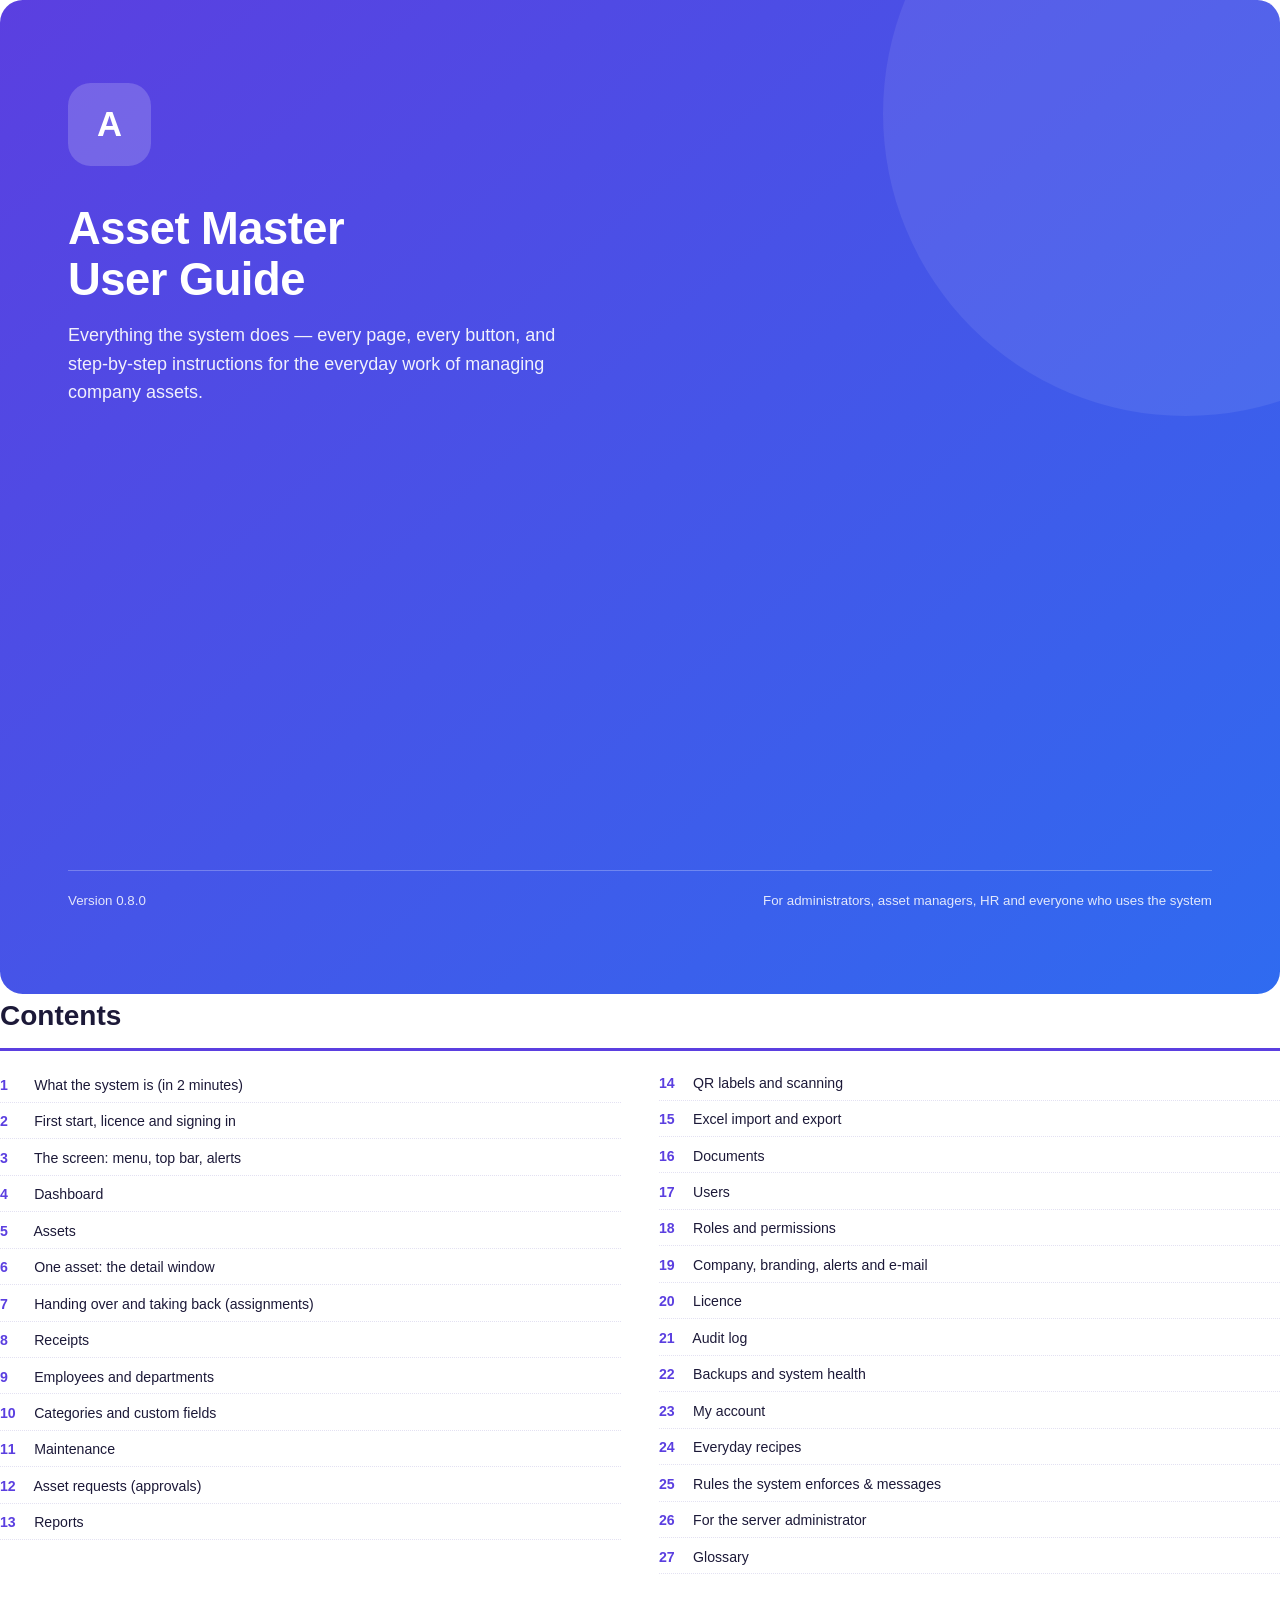
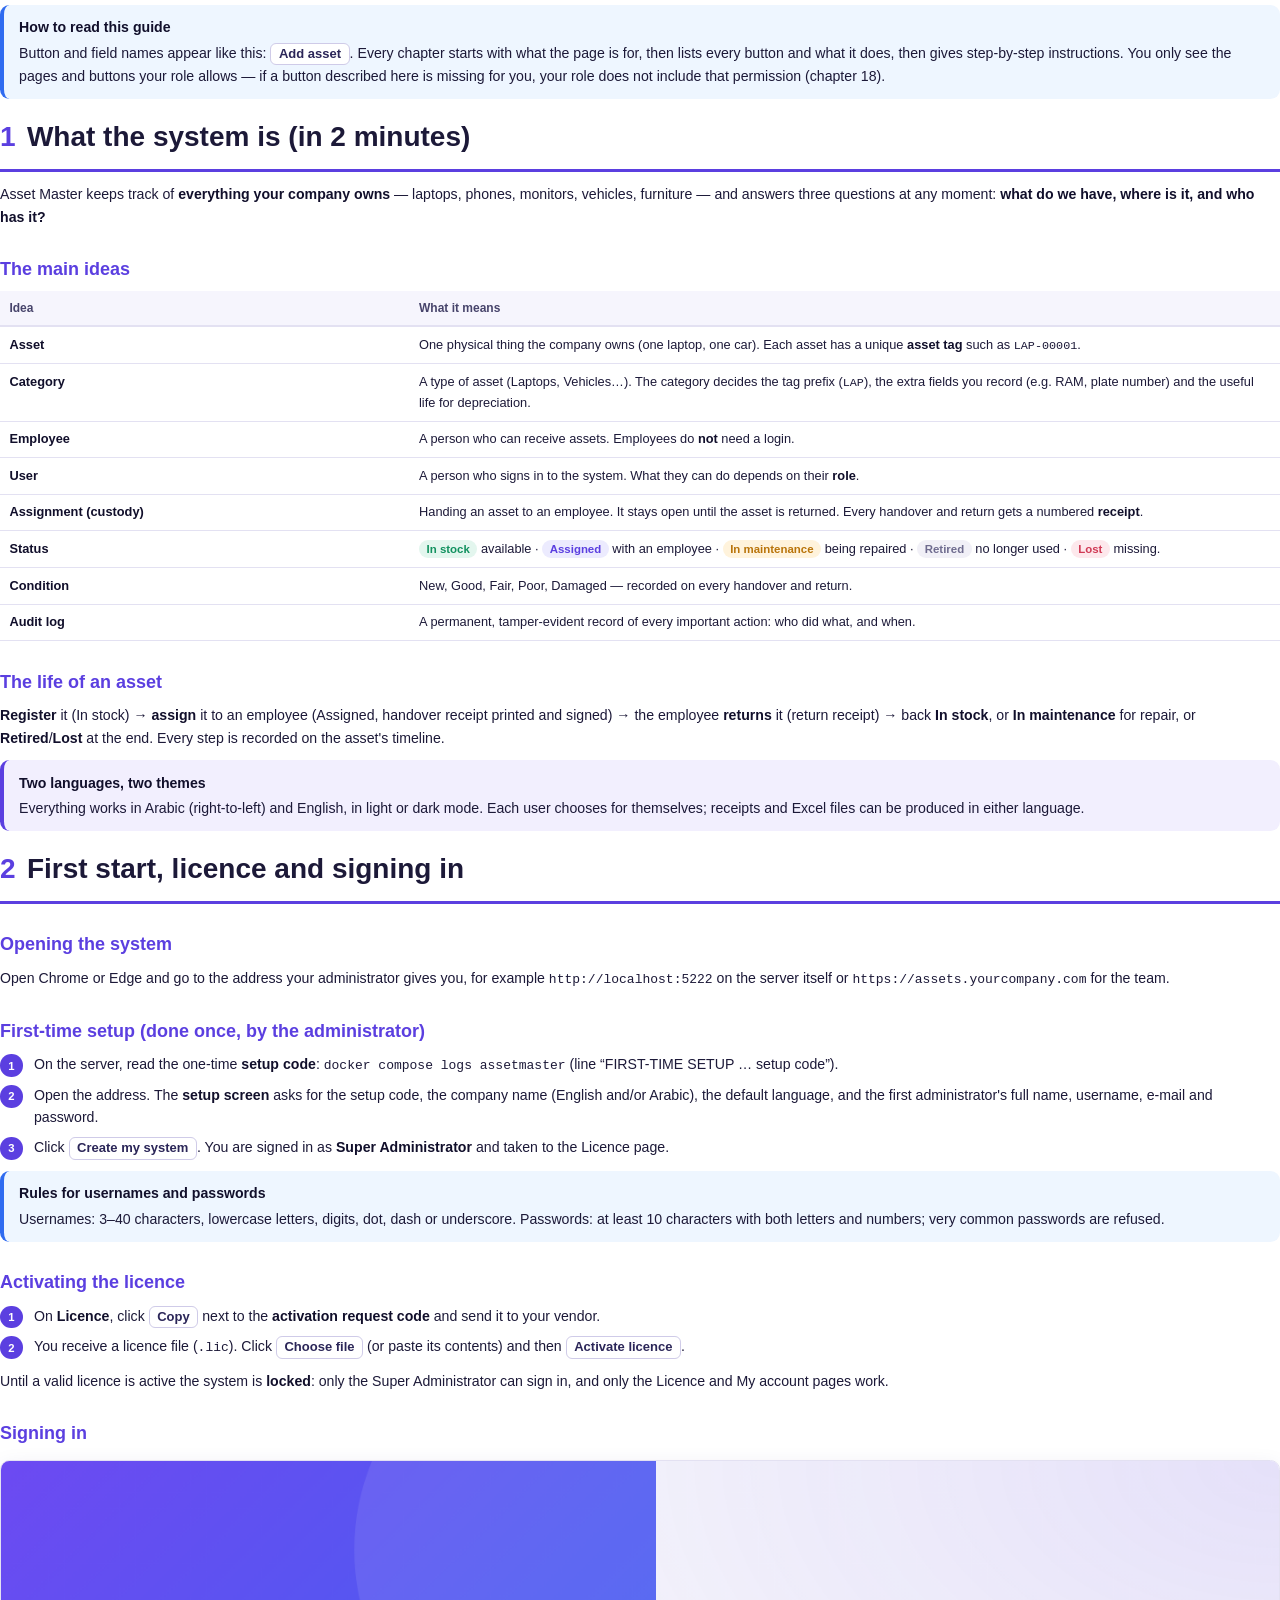
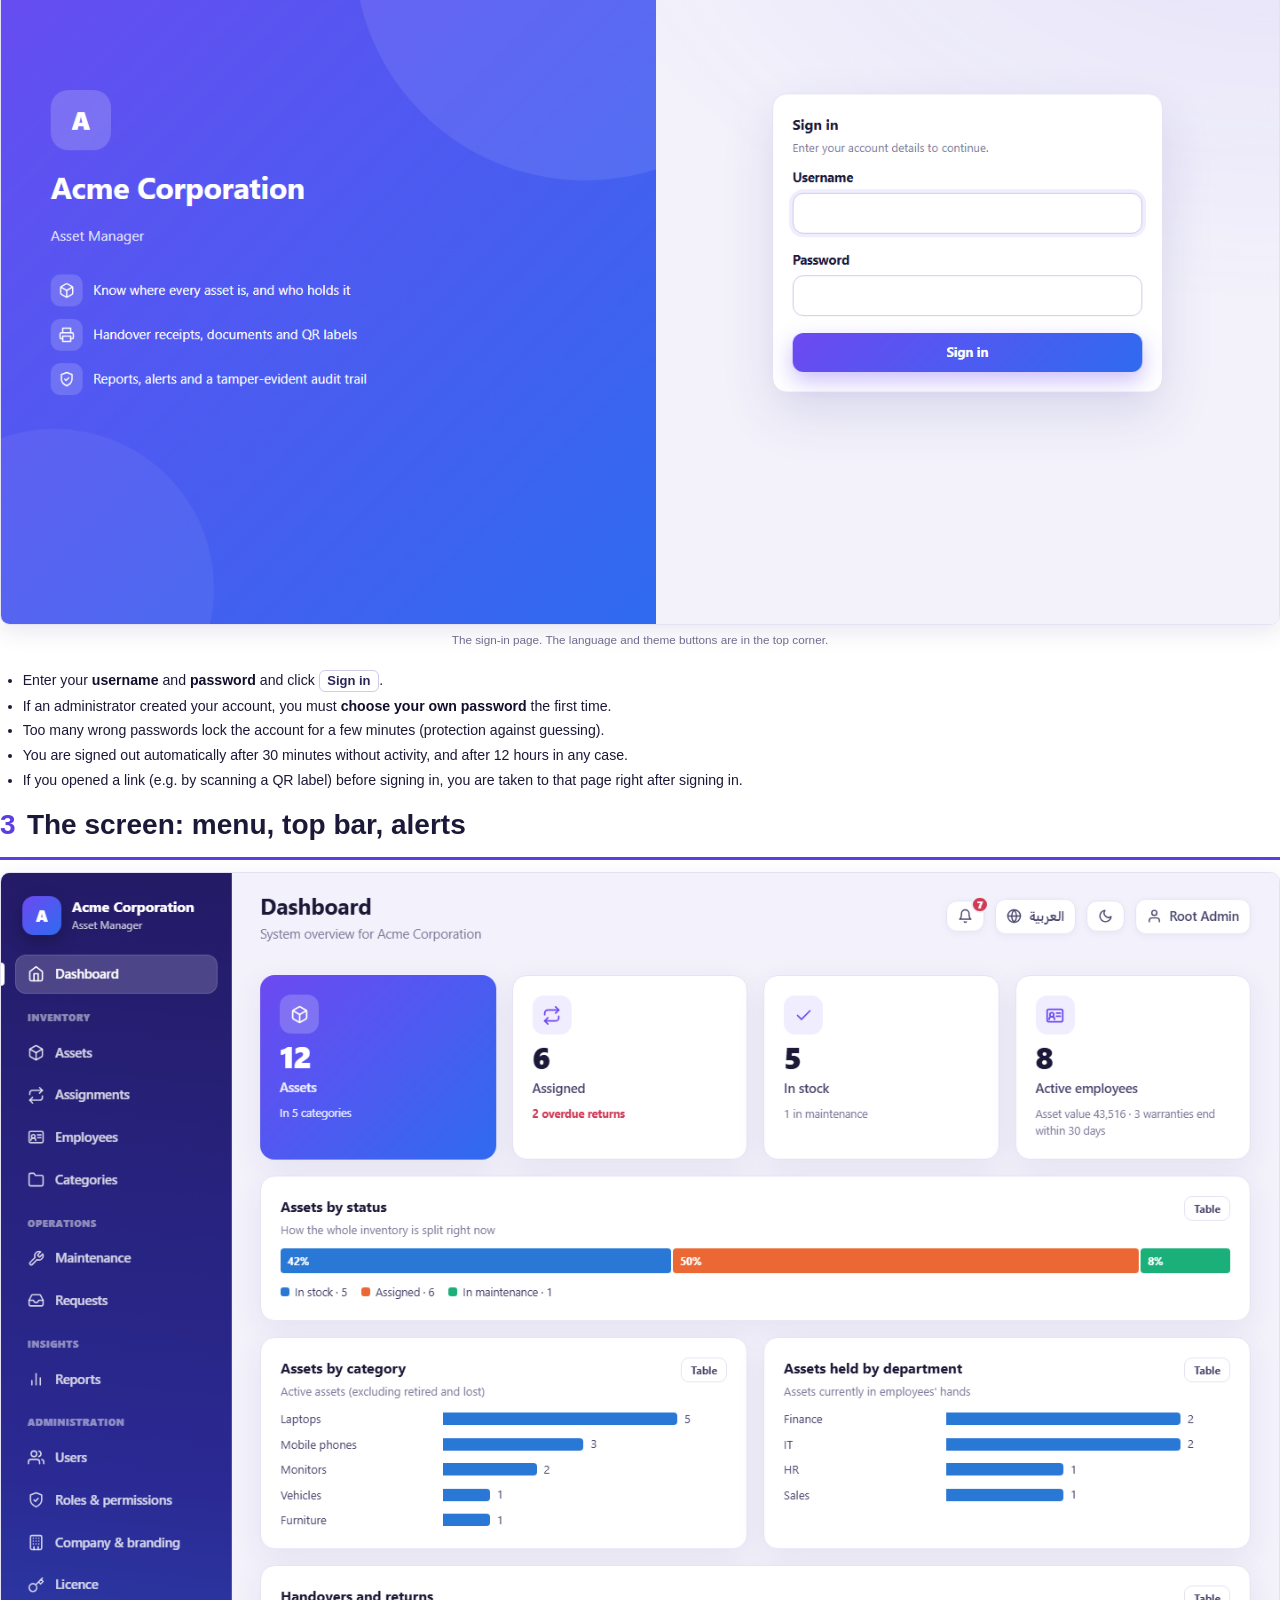
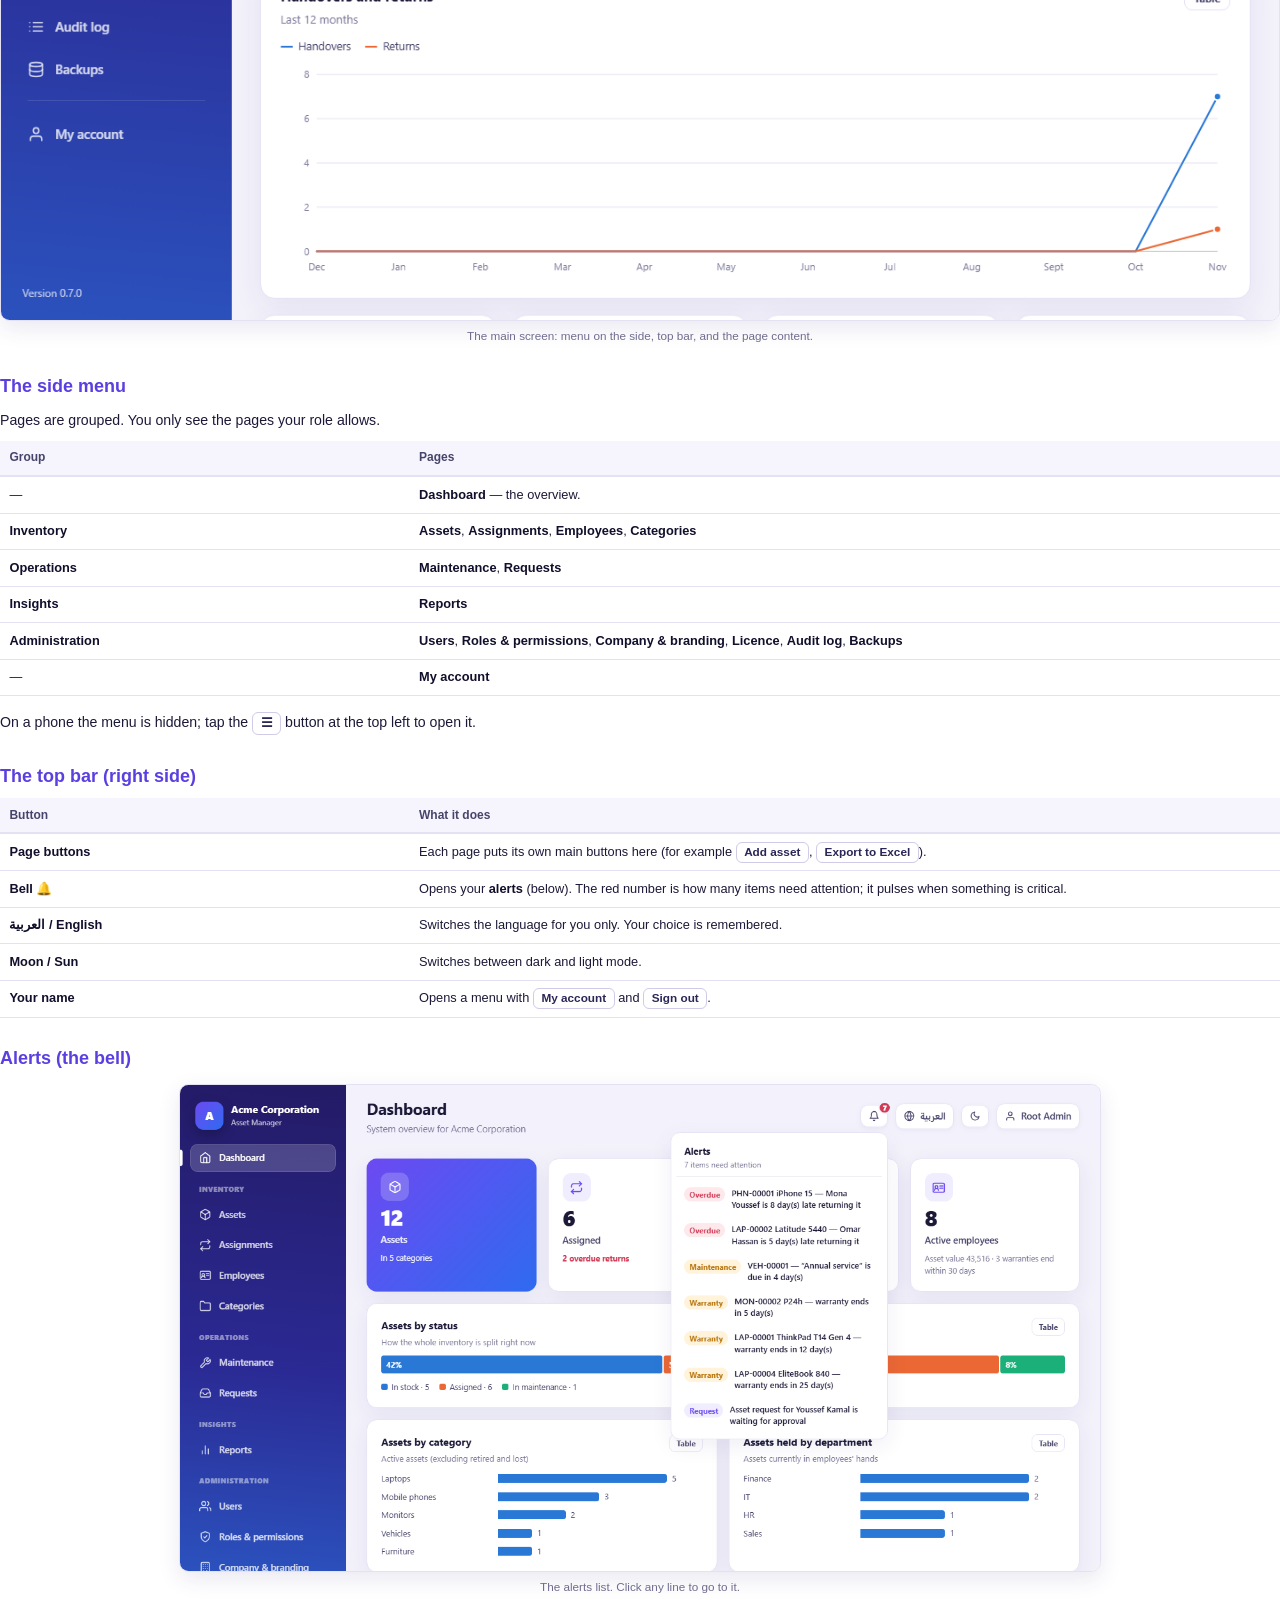
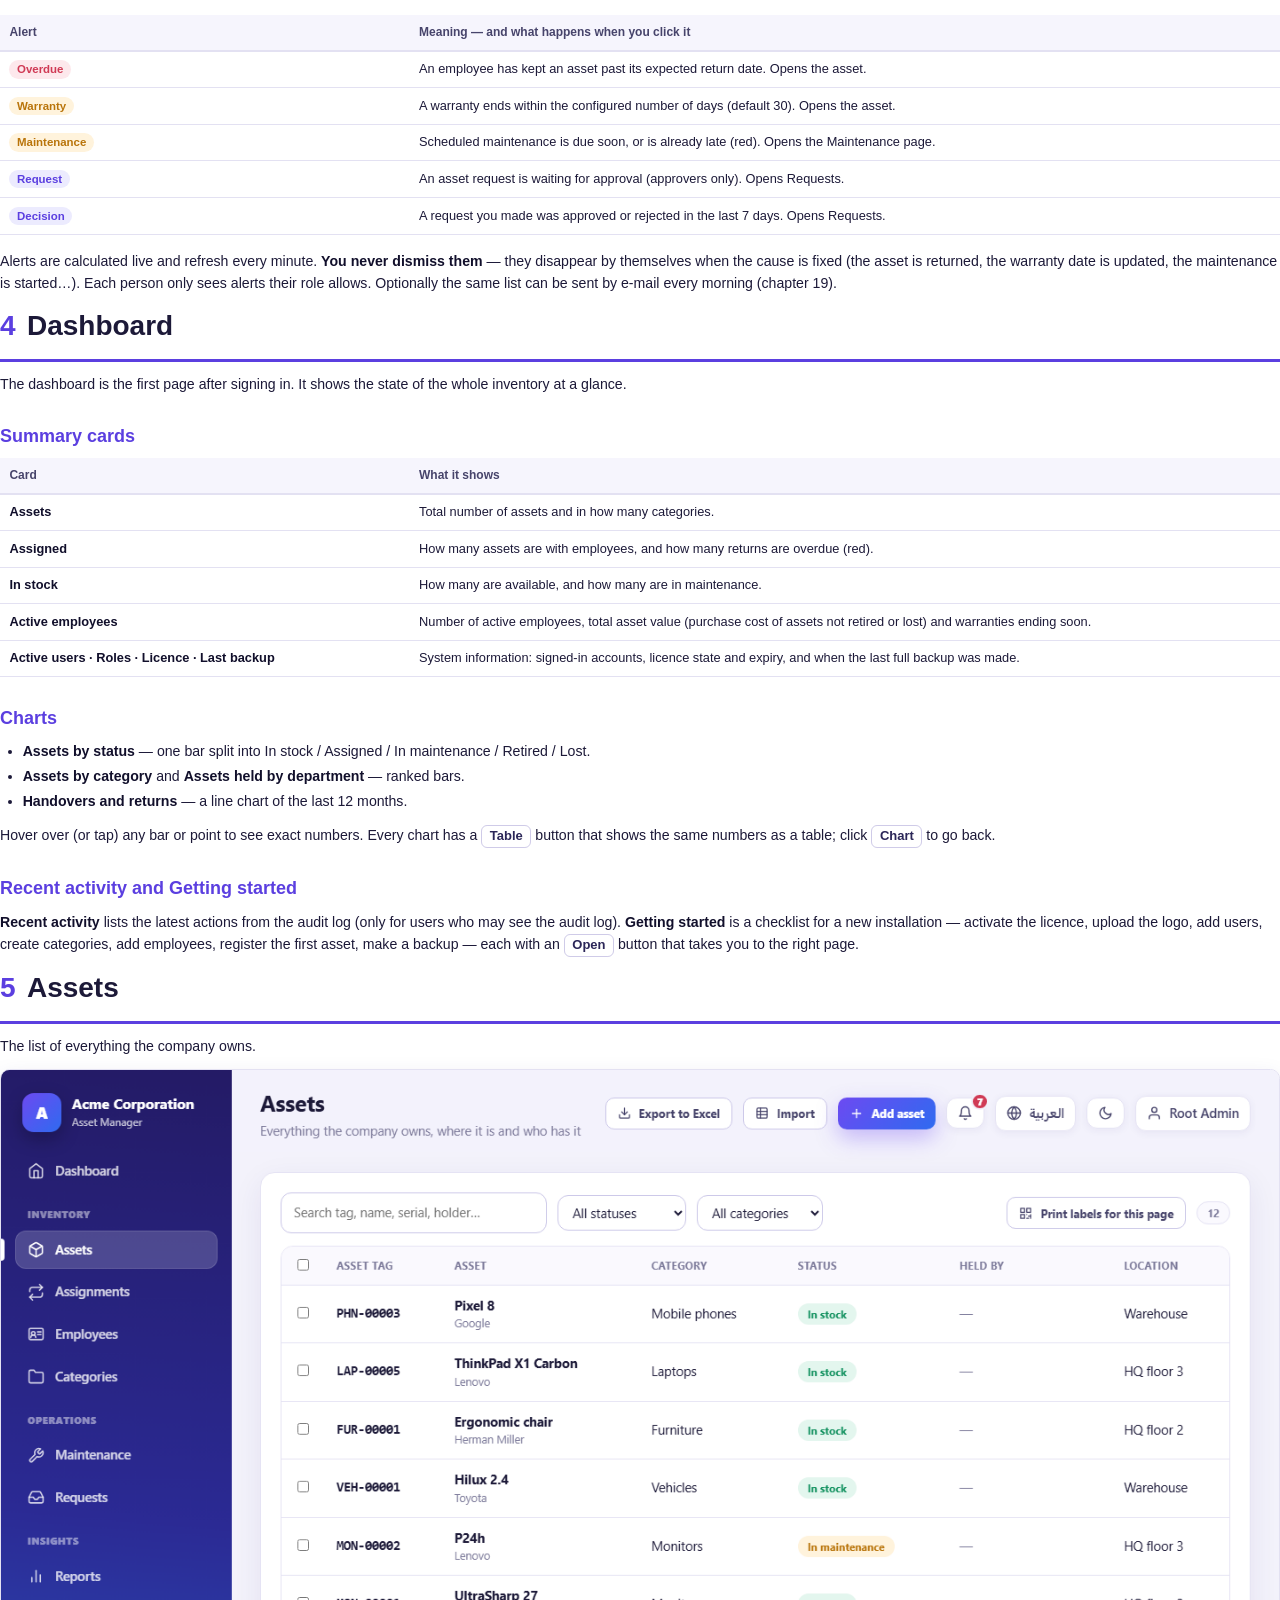
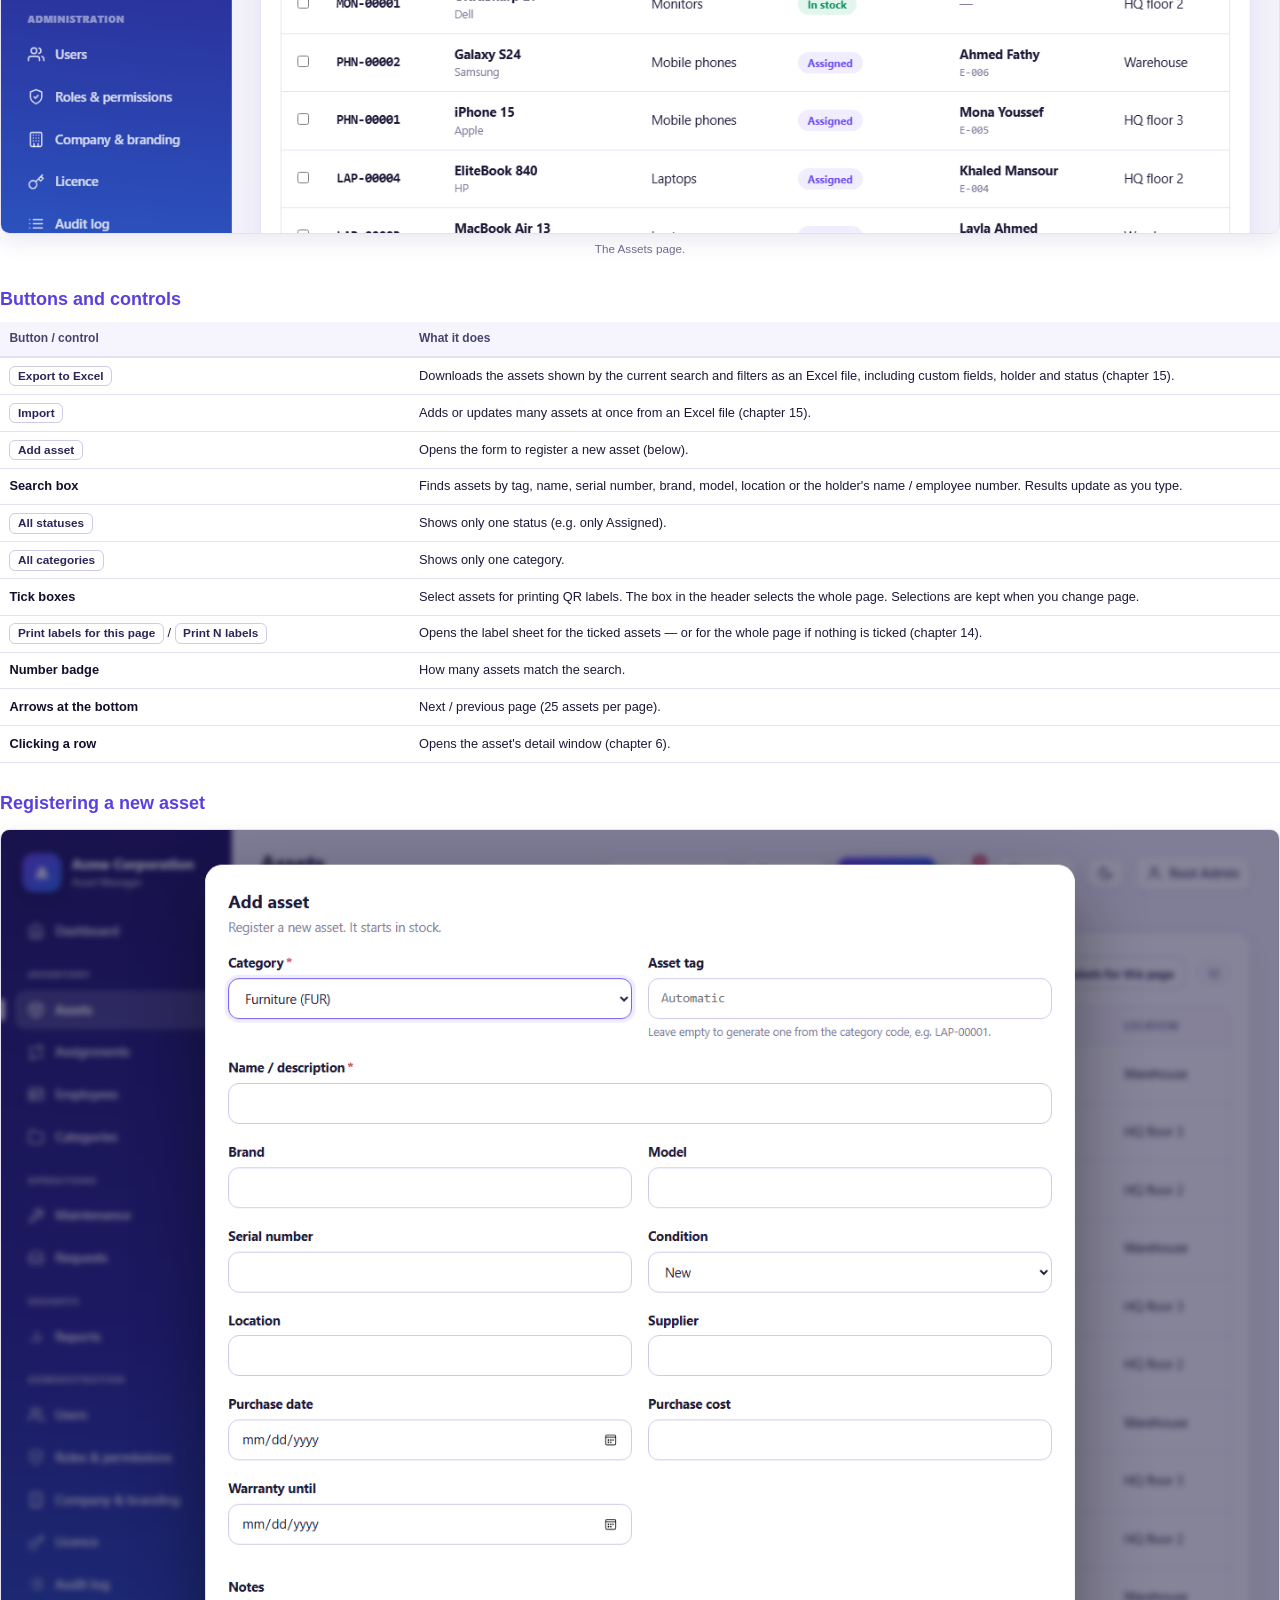
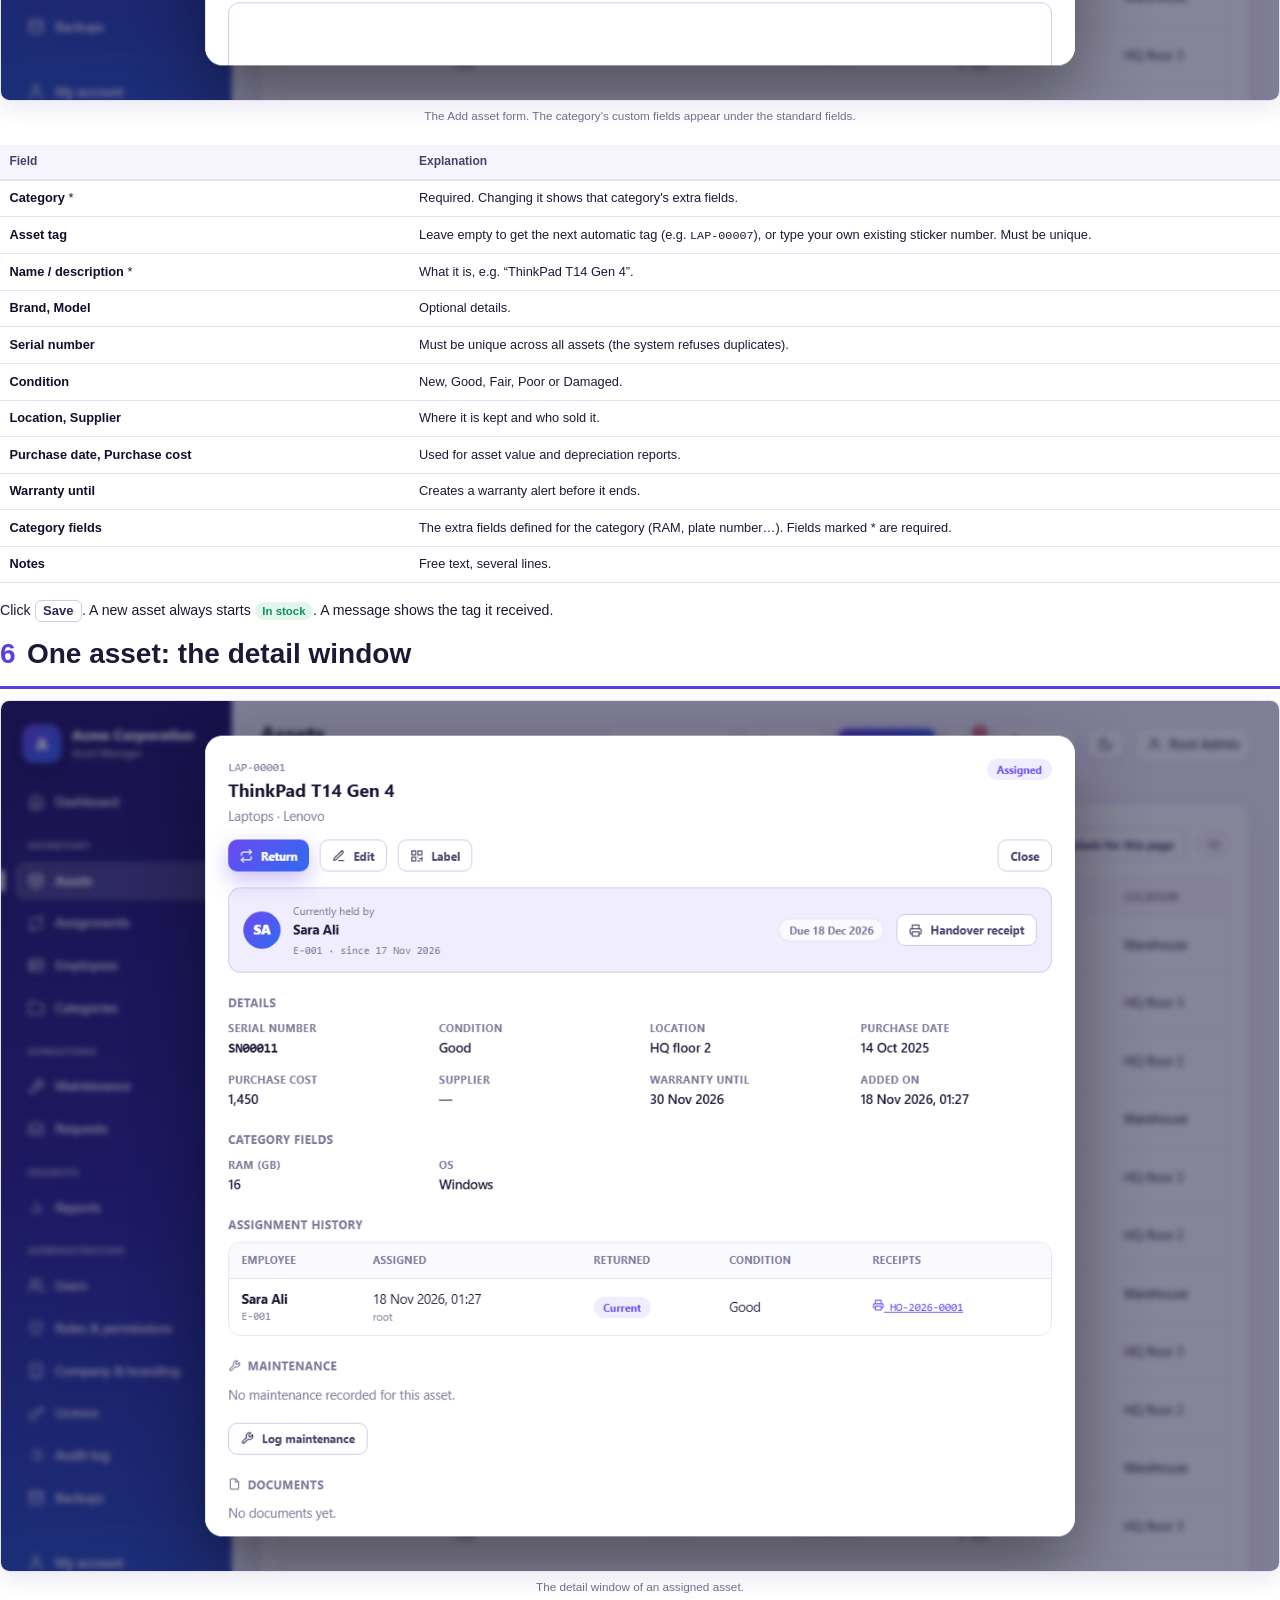
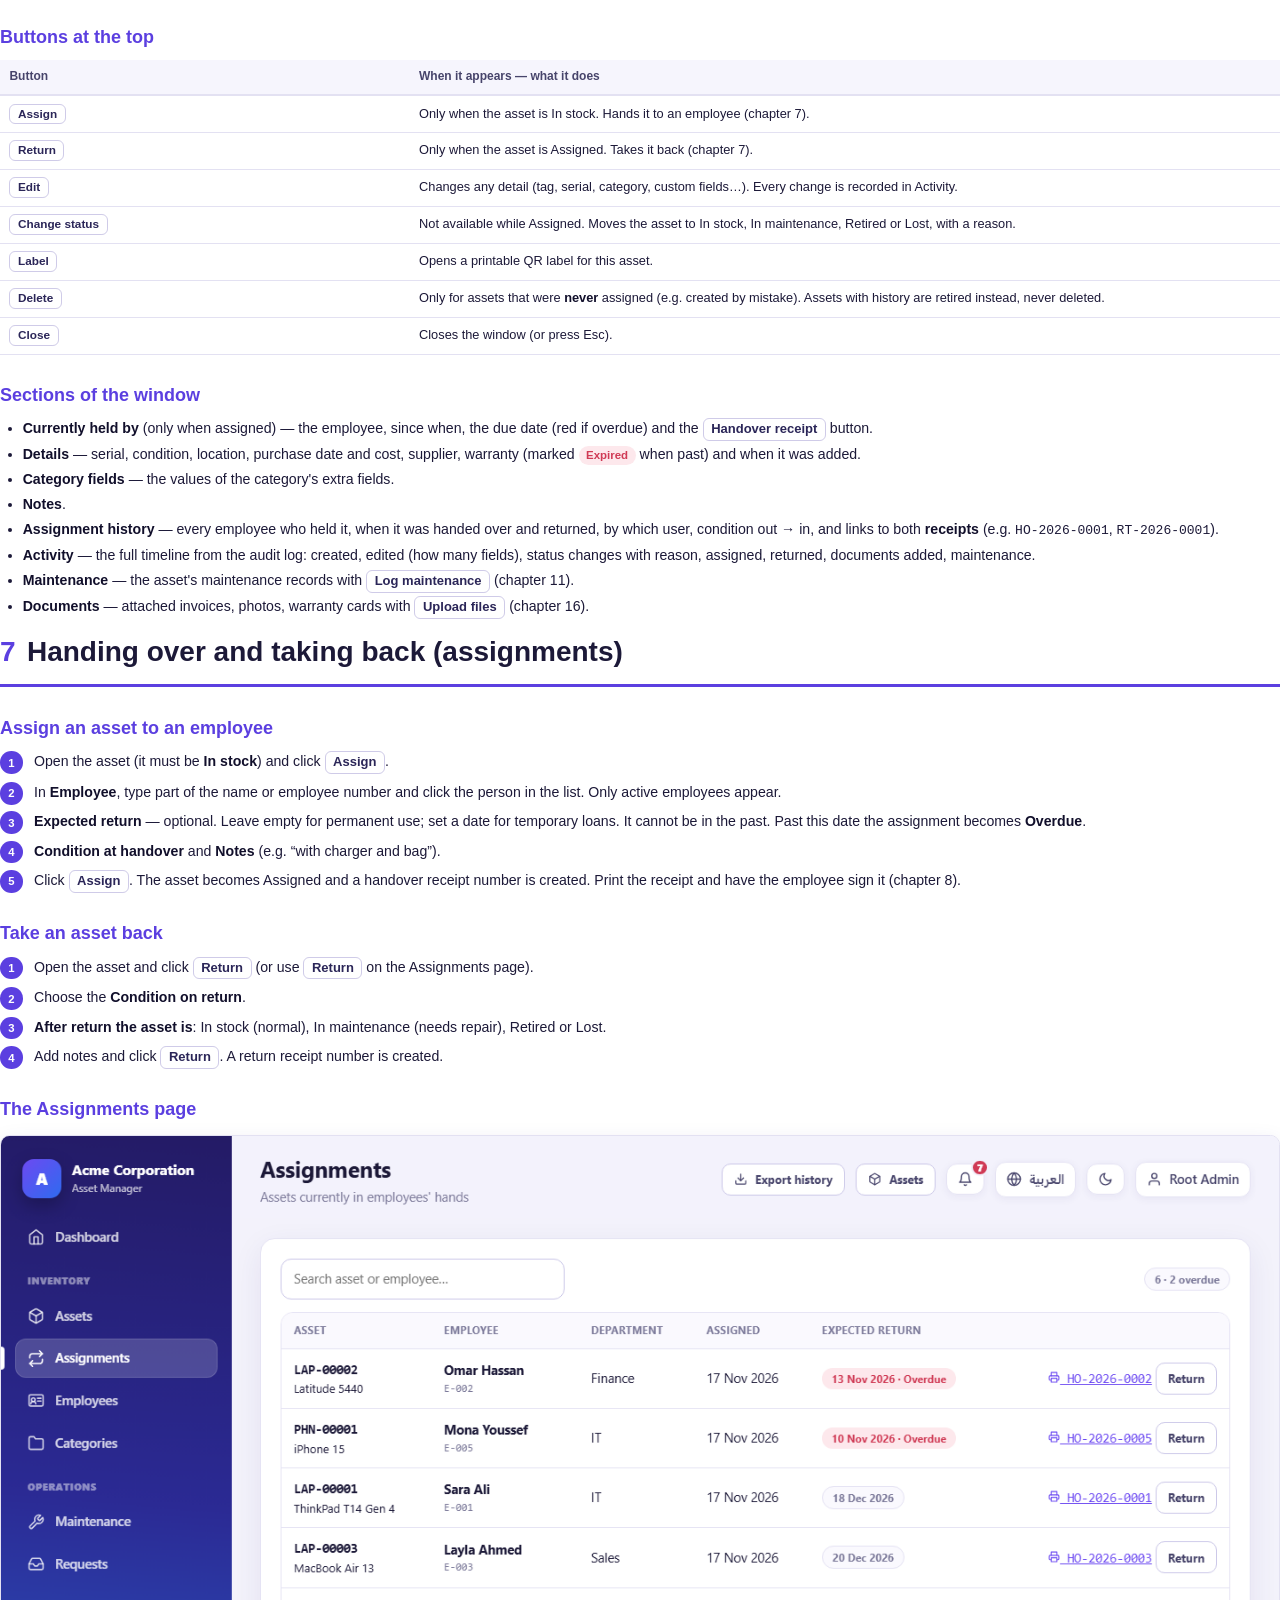
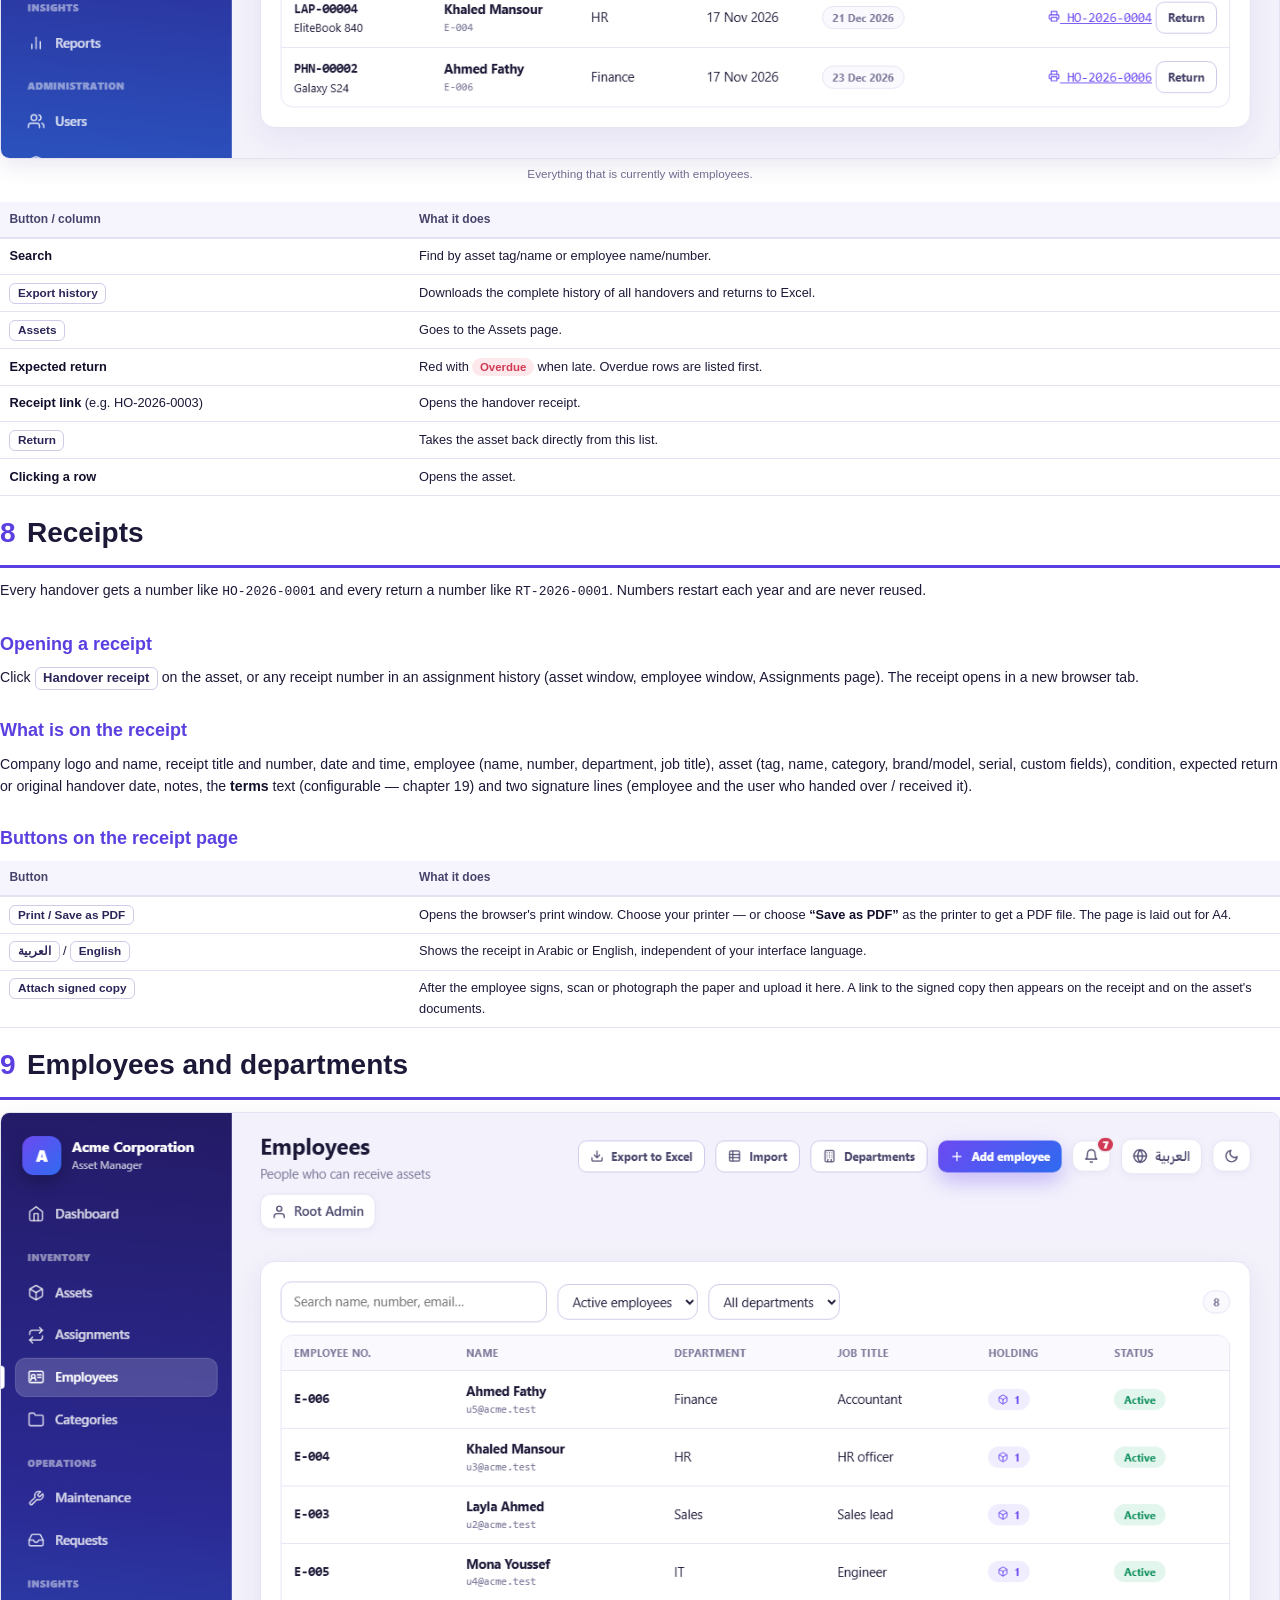
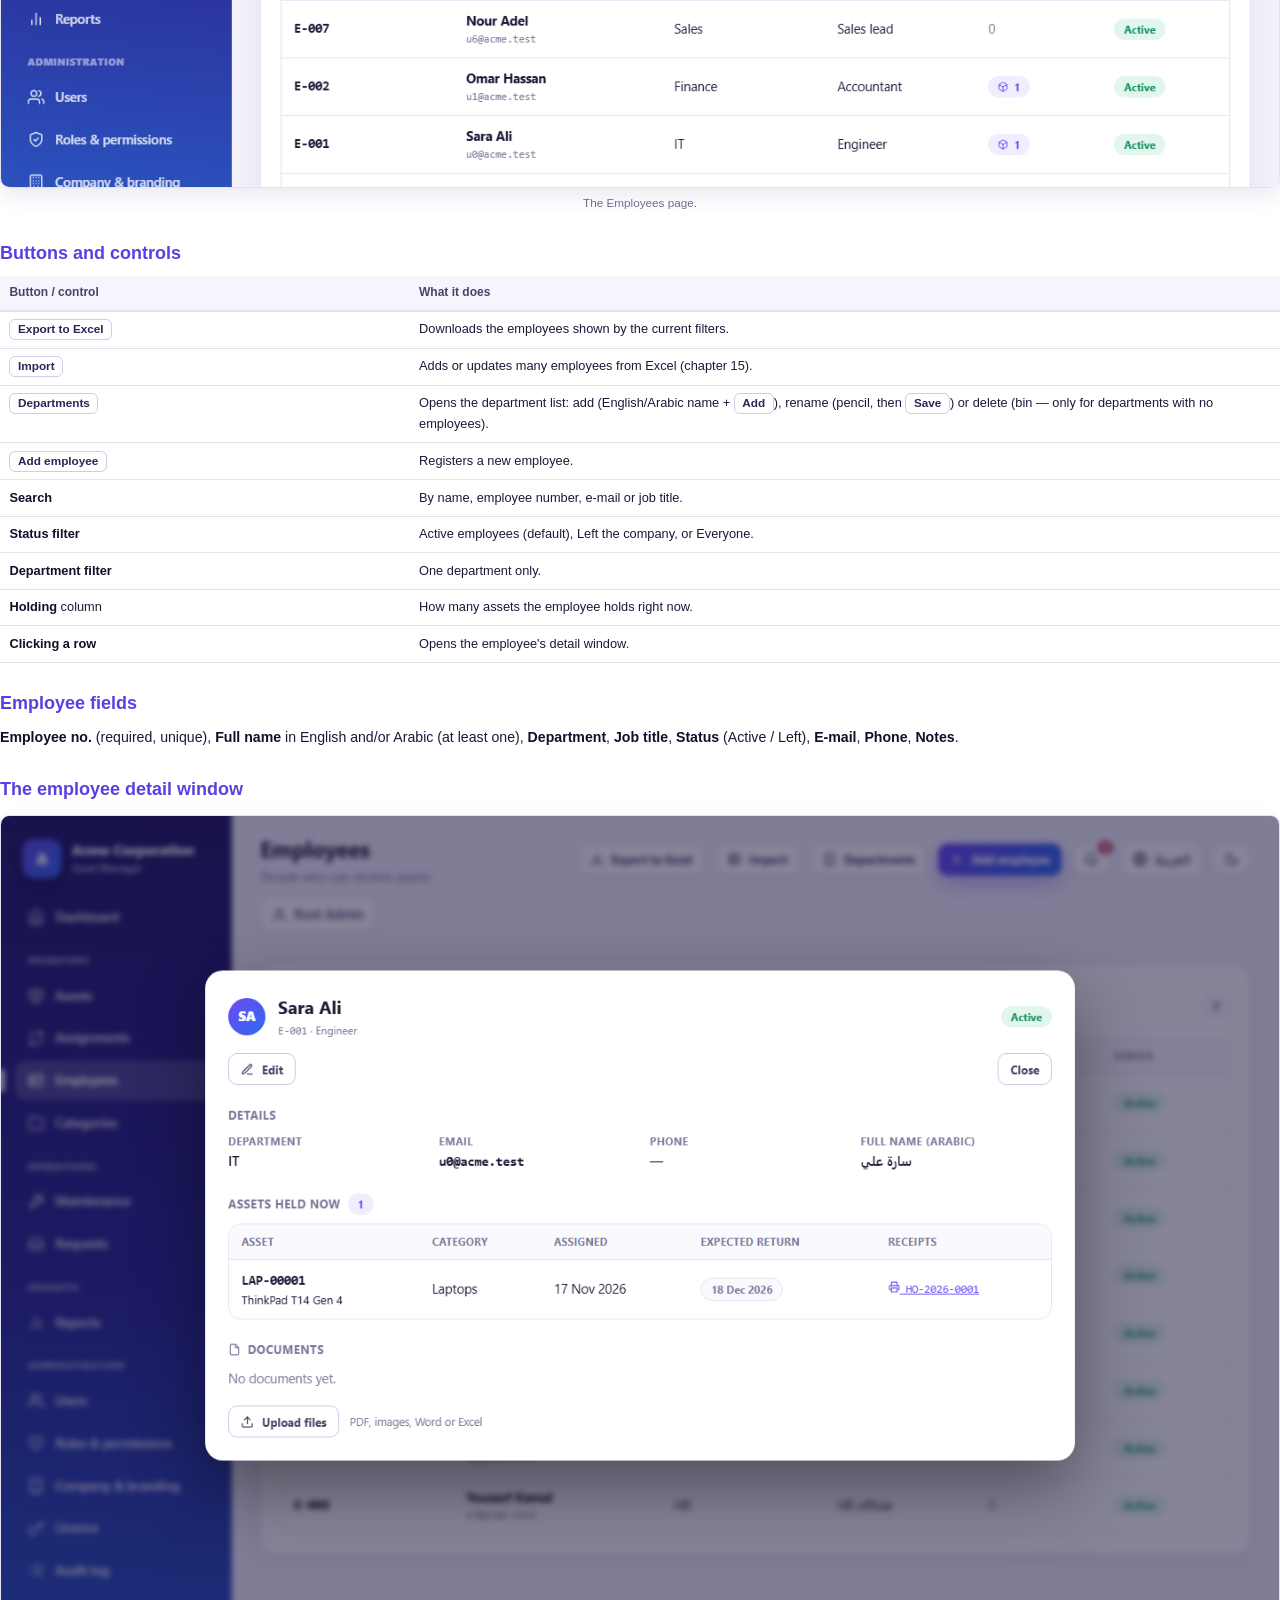
==== docs/guide/guide_en.html @ 5c2928ca "Release 0.9.0: assets, employees, documents, Excel import/export, reports, QR labels, maintenance, w" ====
<!DOCTYPE html>
<html lang="en" dir="ltr">
<head>
<meta charset="utf-8">
<title>Asset Master — User Guide</title>
<link rel="stylesheet" href="guide.css">
</head>
<body>

<section class="cover">
  <div>
    <div class="logo">A</div>
    <h1>Asset Master<br>User Guide</h1>
    <div class="lead">Everything the system does — every page, every button, and step-by-step instructions for the everyday work of managing company assets.</div>
  </div>
  <div class="meta"><span>Version 0.8.0</span><span>For administrators, asset managers, HR and everyone who uses the system</span></div>
</section>

<h1 class="ch" style="page-break-before:avoid">Contents</h1>
<ol class="toc">
  <li><b>1</b> What the system is (in 2 minutes)</li>
  <li><b>2</b> First start, licence and signing in</li>
  <li><b>3</b> The screen: menu, top bar, alerts</li>
  <li><b>4</b> Dashboard</li>
  <li><b>5</b> Assets</li>
  <li><b>6</b> One asset: the detail window</li>
  <li><b>7</b> Handing over and taking back (assignments)</li>
  <li><b>8</b> Receipts</li>
  <li><b>9</b> Employees and departments</li>
  <li><b>10</b> Categories and custom fields</li>
  <li><b>11</b> Maintenance</li>
  <li><b>12</b> Asset requests (approvals)</li>
  <li><b>13</b> Reports</li>
  <li><b>14</b> QR labels and scanning</li>
  <li><b>15</b> Excel import and export</li>
  <li><b>16</b> Documents</li>
  <li><b>17</b> Users</li>
  <li><b>18</b> Roles and permissions</li>
  <li><b>19</b> Company, branding, alerts and e-mail</li>
  <li><b>20</b> Licence</li>
  <li><b>21</b> Audit log</li>
  <li><b>22</b> Backups and system health</li>
  <li><b>23</b> My account</li>
  <li><b>24</b> Everyday recipes</li>
  <li><b>25</b> Rules the system enforces &amp; messages</li>
  <li><b>26</b> For the server administrator</li>
  <li><b>27</b> Glossary</li>
</ol>

<div class="box tip" style="margin-top:8mm"><b>How to read this guide</b>Button and field names appear like this: <span class="ui">Add asset</span>. Every chapter starts with what the page is for, then lists every button and what it does, then gives step-by-step instructions. You only see the pages and buttons your role allows — if a button described here is missing for you, your role does not include that permission (chapter 18).</div>

<!-- ============================================================ 1 -->
<h1 class="ch"><span class="n">1</span>What the system is (in 2 minutes)</h1>
<p>Asset Master keeps track of <b>everything your company owns</b> — laptops, phones, monitors, vehicles, furniture — and answers three questions at any moment: <b>what do we have, where is it, and who has it?</b></p>
<h2>The main ideas</h2>
<table>
<tr><th>Idea</th><th>What it means</th></tr>
<tr><td><b>Asset</b></td><td>One physical thing the company owns (one laptop, one car). Each asset has a unique <b>asset tag</b> such as <span class="mono">LAP-00001</span>.</td></tr>
<tr><td><b>Category</b></td><td>A type of asset (Laptops, Vehicles…). The category decides the tag prefix (<span class="mono">LAP</span>), the extra fields you record (e.g. RAM, plate number) and the useful life for depreciation.</td></tr>
<tr><td><b>Employee</b></td><td>A person who can receive assets. Employees do <b>not</b> need a login.</td></tr>
<tr><td><b>User</b></td><td>A person who signs in to the system. What they can do depends on their <b>role</b>.</td></tr>
<tr><td><b>Assignment (custody)</b></td><td>Handing an asset to an employee. It stays open until the asset is returned. Every handover and return gets a numbered <b>receipt</b>.</td></tr>
<tr><td><b>Status</b></td><td><span class="chip c-good">In stock</span> available · <span class="chip c-info">Assigned</span> with an employee · <span class="chip c-warn">In maintenance</span> being repaired · <span class="chip c-mut">Retired</span> no longer used · <span class="chip c-bad">Lost</span> missing.</td></tr>
<tr><td><b>Condition</b></td><td>New, Good, Fair, Poor, Damaged — recorded on every handover and return.</td></tr>
<tr><td><b>Audit log</b></td><td>A permanent, tamper-evident record of every important action: who did what, and when.</td></tr>
</table>
<h2>The life of an asset</h2>
<p><b>Register</b> it (In stock) → <b>assign</b> it to an employee (Assigned, handover receipt printed and signed) → the employee <b>returns</b> it (return receipt) → back <b>In stock</b>, or <b>In maintenance</b> for repair, or <b>Retired</b>/<b>Lost</b> at the end. Every step is recorded on the asset's timeline.</p>
<div class="box rule"><b>Two languages, two themes</b>Everything works in Arabic (right-to-left) and English, in light or dark mode. Each user chooses for themselves; receipts and Excel files can be produced in either language.</div>

<!-- ============================================================ 2 -->
<h1 class="ch"><span class="n">2</span>First start, licence and signing in</h1>
<h2>Opening the system</h2>
<p>Open Chrome or Edge and go to the address your administrator gives you, for example <span class="mono">http://localhost:5222</span> on the server itself or <span class="mono">https://assets.yourcompany.com</span> for the team.</p>
<h2>First-time setup (done once, by the administrator)</h2>
<ol class="steps">
<li>On the server, read the one-time <b>setup code</b>: <span class="mono">docker compose logs assetmaster</span> (line “FIRST-TIME SETUP … setup code”).</li>
<li>Open the address. The <b>setup screen</b> asks for the setup code, the company name (English and/or Arabic), the default language, and the first administrator's full name, username, e-mail and password.</li>
<li>Click <span class="ui">Create my system</span>. You are signed in as <b>Super Administrator</b> and taken to the Licence page.</li>
</ol>
<div class="box tip"><b>Rules for usernames and passwords</b>Usernames: 3–40 characters, lowercase letters, digits, dot, dash or underscore. Passwords: at least 10 characters with both letters and numbers; very common passwords are refused.</div>
<h2>Activating the licence</h2>
<ol class="steps">
<li>On <b>Licence</b>, click <span class="ui">Copy</span> next to the <b>activation request code</b> and send it to your vendor.</li>
<li>You receive a licence file (<span class="mono">.lic</span>). Click <span class="ui">Choose file</span> (or paste its contents) and then <span class="ui">Activate licence</span>.</li>
</ol>
<p>Until a valid licence is active the system is <b>locked</b>: only the Super Administrator can sign in, and only the Licence and My account pages work.</p>
<h2>Signing in</h2>
<figure><img src="img/en_login.png"><figcaption>The sign-in page. The language and theme buttons are in the top corner.</figcaption></figure>
<ul>
<li>Enter your <b>username</b> and <b>password</b> and click <span class="ui">Sign in</span>.</li>
<li>If an administrator created your account, you must <b>choose your own password</b> the first time.</li>
<li>Too many wrong passwords lock the account for a few minutes (protection against guessing).</li>
<li>You are signed out automatically after 30 minutes without activity, and after 12 hours in any case.</li>
<li>If you opened a link (e.g. by scanning a QR label) before signing in, you are taken to that page right after signing in.</li>
</ul>

<!-- ============================================================ 3 -->
<h1 class="ch"><span class="n">3</span>The screen: menu, top bar, alerts</h1>
<figure><img src="img/en_dashboard.png"><figcaption>The main screen: menu on the side, top bar, and the page content.</figcaption></figure>
<h2>The side menu</h2>
<p>Pages are grouped. You only see the pages your role allows.</p>
<table>
<tr><th>Group</th><th>Pages</th></tr>
<tr><td>—</td><td><b>Dashboard</b> — the overview.</td></tr>
<tr><td><b>Inventory</b></td><td><b>Assets</b>, <b>Assignments</b>, <b>Employees</b>, <b>Categories</b></td></tr>
<tr><td><b>Operations</b></td><td><b>Maintenance</b>, <b>Requests</b></td></tr>
<tr><td><b>Insights</b></td><td><b>Reports</b></td></tr>
<tr><td><b>Administration</b></td><td><b>Users</b>, <b>Roles &amp; permissions</b>, <b>Company &amp; branding</b>, <b>Licence</b>, <b>Audit log</b>, <b>Backups</b></td></tr>
<tr><td>—</td><td><b>My account</b></td></tr>
</table>
<p>On a phone the menu is hidden; tap the <span class="ui">☰</span> button at the top left to open it.</p>
<h2>The top bar (right side)</h2>
<table>
<tr><th>Button</th><th>What it does</th></tr>
<tr><td><b>Page buttons</b></td><td>Each page puts its own main buttons here (for example <span class="ui">Add asset</span>, <span class="ui">Export to Excel</span>).</td></tr>
<tr><td><b>Bell</b> 🔔</td><td>Opens your <b>alerts</b> (below). The red number is how many items need attention; it pulses when something is critical.</td></tr>
<tr><td><b>العربية / English</b></td><td>Switches the language for you only. Your choice is remembered.</td></tr>
<tr><td><b>Moon / Sun</b></td><td>Switches between dark and light mode.</td></tr>
<tr><td><b>Your name</b></td><td>Opens a menu with <span class="ui">My account</span> and <span class="ui">Sign out</span>.</td></tr>
</table>
<h2>Alerts (the bell)</h2>
<figure class="half"><img src="img/en_bell.png"><figcaption>The alerts list. Click any line to go to it.</figcaption></figure>
<table>
<tr><th>Alert</th><th>Meaning — and what happens when you click it</th></tr>
<tr><td><span class="chip c-bad">Overdue</span></td><td>An employee has kept an asset past its expected return date. Opens the asset.</td></tr>
<tr><td><span class="chip c-warn">Warranty</span></td><td>A warranty ends within the configured number of days (default 30). Opens the asset.</td></tr>
<tr><td><span class="chip c-warn">Maintenance</span></td><td>Scheduled maintenance is due soon, or is already late (red). Opens the Maintenance page.</td></tr>
<tr><td><span class="chip c-info">Request</span></td><td>An asset request is waiting for approval (approvers only). Opens Requests.</td></tr>
<tr><td><span class="chip c-info">Decision</span></td><td>A request you made was approved or rejected in the last 7 days. Opens Requests.</td></tr>
</table>
<p>Alerts are calculated live and refresh every minute. <b>You never dismiss them</b> — they disappear by themselves when the cause is fixed (the asset is returned, the warranty date is updated, the maintenance is started…). Each person only sees alerts their role allows. Optionally the same list can be sent by e-mail every morning (chapter 19).</p>

<!-- ============================================================ 4 -->
<h1 class="ch"><span class="n">4</span>Dashboard</h1>
<p>The dashboard is the first page after signing in. It shows the state of the whole inventory at a glance.</p>
<h2>Summary cards</h2>
<table>
<tr><th>Card</th><th>What it shows</th></tr>
<tr><td><b>Assets</b></td><td>Total number of assets and in how many categories.</td></tr>
<tr><td><b>Assigned</b></td><td>How many assets are with employees, and how many returns are overdue (red).</td></tr>
<tr><td><b>In stock</b></td><td>How many are available, and how many are in maintenance.</td></tr>
<tr><td><b>Active employees</b></td><td>Number of active employees, total asset value (purchase cost of assets not retired or lost) and warranties ending soon.</td></tr>
<tr><td><b>Active users · Roles · Licence · Last backup</b></td><td>System information: signed-in accounts, licence state and expiry, and when the last full backup was made.</td></tr>
</table>
<h2>Charts</h2>
<ul>
<li><b>Assets by status</b> — one bar split into In stock / Assigned / In maintenance / Retired / Lost.</li>
<li><b>Assets by category</b> and <b>Assets held by department</b> — ranked bars.</li>
<li><b>Handovers and returns</b> — a line chart of the last 12 months.</li>
</ul>
<p>Hover over (or tap) any bar or point to see exact numbers. Every chart has a <span class="ui">Table</span> button that shows the same numbers as a table; click <span class="ui">Chart</span> to go back.</p>
<h2>Recent activity and Getting started</h2>
<p><b>Recent activity</b> lists the latest actions from the audit log (only for users who may see the audit log). <b>Getting started</b> is a checklist for a new installation — activate the licence, upload the logo, add users, create categories, add employees, register the first asset, make a backup — each with an <span class="ui">Open</span> button that takes you to the right page.</p>

<!-- ============================================================ 5 -->
<h1 class="ch"><span class="n">5</span>Assets</h1>
<p>The list of everything the company owns.</p>
<figure><img src="img/en_assets.png"><figcaption>The Assets page.</figcaption></figure>
<h2>Buttons and controls</h2>
<table>
<tr><th>Button / control</th><th>What it does</th></tr>
<tr><td><span class="ui">Export to Excel</span></td><td>Downloads the assets shown by the current search and filters as an Excel file, including custom fields, holder and status (chapter 15).</td></tr>
<tr><td><span class="ui">Import</span></td><td>Adds or updates many assets at once from an Excel file (chapter 15).</td></tr>
<tr><td><span class="ui">Add asset</span></td><td>Opens the form to register a new asset (below).</td></tr>
<tr><td><b>Search box</b></td><td>Finds assets by tag, name, serial number, brand, model, location or the holder's name / employee number. Results update as you type.</td></tr>
<tr><td><span class="ui">All statuses</span></td><td>Shows only one status (e.g. only Assigned).</td></tr>
<tr><td><span class="ui">All categories</span></td><td>Shows only one category.</td></tr>
<tr><td><b>Tick boxes</b></td><td>Select assets for printing QR labels. The box in the header selects the whole page. Selections are kept when you change page.</td></tr>
<tr><td><span class="ui">Print labels for this page</span> / <span class="ui">Print N labels</span></td><td>Opens the label sheet for the ticked assets — or for the whole page if nothing is ticked (chapter 14).</td></tr>
<tr><td><b>Number badge</b></td><td>How many assets match the search.</td></tr>
<tr><td><b>Arrows at the bottom</b></td><td>Next / previous page (25 assets per page).</td></tr>
<tr><td><b>Clicking a row</b></td><td>Opens the asset's detail window (chapter 6).</td></tr>
</table>
<h2>Registering a new asset</h2>
<figure><img src="img/en_assetform.png"><figcaption>The Add asset form. The category's custom fields appear under the standard fields.</figcaption></figure>
<table>
<tr><th>Field</th><th>Explanation</th></tr>
<tr><td><b>Category</b> *</td><td>Required. Changing it shows that category's extra fields.</td></tr>
<tr><td><b>Asset tag</b></td><td>Leave empty to get the next automatic tag (e.g. <span class="mono">LAP-00007</span>), or type your own existing sticker number. Must be unique.</td></tr>
<tr><td><b>Name / description</b> *</td><td>What it is, e.g. “ThinkPad T14 Gen 4”.</td></tr>
<tr><td><b>Brand, Model</b></td><td>Optional details.</td></tr>
<tr><td><b>Serial number</b></td><td>Must be unique across all assets (the system refuses duplicates).</td></tr>
<tr><td><b>Condition</b></td><td>New, Good, Fair, Poor or Damaged.</td></tr>
<tr><td><b>Location, Supplier</b></td><td>Where it is kept and who sold it.</td></tr>
<tr><td><b>Purchase date, Purchase cost</b></td><td>Used for asset value and depreciation reports.</td></tr>
<tr><td><b>Warranty until</b></td><td>Creates a warranty alert before it ends.</td></tr>
<tr><td><b>Category fields</b></td><td>The extra fields defined for the category (RAM, plate number…). Fields marked * are required.</td></tr>
<tr><td><b>Notes</b></td><td>Free text, several lines.</td></tr>
</table>
<p>Click <span class="ui">Save</span>. A new asset always starts <span class="chip c-good">In stock</span>. A message shows the tag it received.</p>

<!-- ============================================================ 6 -->
<h1 class="ch"><span class="n">6</span>One asset: the detail window</h1>
<figure><img src="img/en_asset.png"><figcaption>The detail window of an assigned asset.</figcaption></figure>
<h2>Buttons at the top</h2>
<table>
<tr><th>Button</th><th>When it appears — what it does</th></tr>
<tr><td><span class="ui">Assign</span></td><td>Only when the asset is In stock. Hands it to an employee (chapter 7).</td></tr>
<tr><td><span class="ui">Return</span></td><td>Only when the asset is Assigned. Takes it back (chapter 7).</td></tr>
<tr><td><span class="ui">Edit</span></td><td>Changes any detail (tag, serial, category, custom fields…). Every change is recorded in Activity.</td></tr>
<tr><td><span class="ui">Change status</span></td><td>Not available while Assigned. Moves the asset to In stock, In maintenance, Retired or Lost, with a reason.</td></tr>
<tr><td><span class="ui">Label</span></td><td>Opens a printable QR label for this asset.</td></tr>
<tr><td><span class="ui">Delete</span></td><td>Only for assets that were <b>never</b> assigned (e.g. created by mistake). Assets with history are retired instead, never deleted.</td></tr>
<tr><td><span class="ui">Close</span></td><td>Closes the window (or press Esc).</td></tr>
</table>
<h2>Sections of the window</h2>
<ul>
<li><b>Currently held by</b> (only when assigned) — the employee, since when, the due date (red if overdue) and the <span class="ui">Handover receipt</span> button.</li>
<li><b>Details</b> — serial, condition, location, purchase date and cost, supplier, warranty (marked <span class="chip c-bad">Expired</span> when past) and when it was added.</li>
<li><b>Category fields</b> — the values of the category's extra fields.</li>
<li><b>Notes</b>.</li>
<li><b>Assignment history</b> — every employee who held it, when it was handed over and returned, by which user, condition out → in, and links to both <b>receipts</b> (e.g. <span class="mono">HO-2026-0001</span>, <span class="mono">RT-2026-0001</span>).</li>
<li><b>Activity</b> — the full timeline from the audit log: created, edited (how many fields), status changes with reason, assigned, returned, documents added, maintenance.</li>
<li><b>Maintenance</b> — the asset's maintenance records with <span class="ui">Log maintenance</span> (chapter 11).</li>
<li><b>Documents</b> — attached invoices, photos, warranty cards with <span class="ui">Upload files</span> (chapter 16).</li>
</ul>

<!-- ============================================================ 7 -->
<h1 class="ch"><span class="n">7</span>Handing over and taking back (assignments)</h1>
<h2>Assign an asset to an employee</h2>
<ol class="steps">
<li>Open the asset (it must be <b>In stock</b>) and click <span class="ui">Assign</span>.</li>
<li>In <b>Employee</b>, type part of the name or employee number and click the person in the list. Only active employees appear.</li>
<li><b>Expected return</b> — optional. Leave empty for permanent use; set a date for temporary loans. It cannot be in the past. Past this date the assignment becomes <b>Overdue</b>.</li>
<li><b>Condition at handover</b> and <b>Notes</b> (e.g. “with charger and bag”).</li>
<li>Click <span class="ui">Assign</span>. The asset becomes Assigned and a handover receipt number is created. Print the receipt and have the employee sign it (chapter 8).</li>
</ol>
<h2>Take an asset back</h2>
<ol class="steps">
<li>Open the asset and click <span class="ui">Return</span> (or use <span class="ui">Return</span> on the Assignments page).</li>
<li>Choose the <b>Condition on return</b>.</li>
<li><b>After return the asset is</b>: In stock (normal), In maintenance (needs repair), Retired or Lost.</li>
<li>Add notes and click <span class="ui">Return</span>. A return receipt number is created.</li>
</ol>
<h2>The Assignments page</h2>
<figure><img src="img/en_assignments.png"><figcaption>Everything that is currently with employees.</figcaption></figure>
<table>
<tr><th>Button / column</th><th>What it does</th></tr>
<tr><td><b>Search</b></td><td>Find by asset tag/name or employee name/number.</td></tr>
<tr><td><span class="ui">Export history</span></td><td>Downloads the complete history of all handovers and returns to Excel.</td></tr>
<tr><td><span class="ui">Assets</span></td><td>Goes to the Assets page.</td></tr>
<tr><td><b>Expected return</b></td><td>Red with <span class="chip c-bad">Overdue</span> when late. Overdue rows are listed first.</td></tr>
<tr><td><b>Receipt link</b> (e.g. HO-2026-0003)</td><td>Opens the handover receipt.</td></tr>
<tr><td><span class="ui">Return</span></td><td>Takes the asset back directly from this list.</td></tr>
<tr><td><b>Clicking a row</b></td><td>Opens the asset.</td></tr>
</table>

<!-- ============================================================ 8 -->
<h1 class="ch"><span class="n">8</span>Receipts</h1>
<p>Every handover gets a number like <span class="mono">HO-2026-0001</span> and every return a number like <span class="mono">RT-2026-0001</span>. Numbers restart each year and are never reused.</p>
<h2>Opening a receipt</h2>
<p>Click <span class="ui">Handover receipt</span> on the asset, or any receipt number in an assignment history (asset window, employee window, Assignments page). The receipt opens in a new browser tab.</p>
<h2>What is on the receipt</h2>
<p>Company logo and name, receipt title and number, date and time, employee (name, number, department, job title), asset (tag, name, category, brand/model, serial, custom fields), condition, expected return or original handover date, notes, the <b>terms</b> text (configurable — chapter 19) and two signature lines (employee and the user who handed over / received it).</p>
<h2>Buttons on the receipt page</h2>
<table>
<tr><th>Button</th><th>What it does</th></tr>
<tr><td><span class="ui">Print / Save as PDF</span></td><td>Opens the browser's print window. Choose your printer — or choose <b>“Save as PDF”</b> as the printer to get a PDF file. The page is laid out for A4.</td></tr>
<tr><td><span class="ui">العربية</span> / <span class="ui">English</span></td><td>Shows the receipt in Arabic or English, independent of your interface language.</td></tr>
<tr><td><span class="ui">Attach signed copy</span></td><td>After the employee signs, scan or photograph the paper and upload it here. A link to the signed copy then appears on the receipt and on the asset's documents.</td></tr>
</table>

<!-- ============================================================ 9 -->
<h1 class="ch"><span class="n">9</span>Employees and departments</h1>
<figure><img src="img/en_employees.png"><figcaption>The Employees page.</figcaption></figure>
<h2>Buttons and controls</h2>
<table>
<tr><th>Button / control</th><th>What it does</th></tr>
<tr><td><span class="ui">Export to Excel</span></td><td>Downloads the employees shown by the current filters.</td></tr>
<tr><td><span class="ui">Import</span></td><td>Adds or updates many employees from Excel (chapter 15).</td></tr>
<tr><td><span class="ui">Departments</span></td><td>Opens the department list: add (English/Arabic name + <span class="ui">Add</span>), rename (pencil, then <span class="ui">Save</span>) or delete (bin — only for departments with no employees).</td></tr>
<tr><td><span class="ui">Add employee</span></td><td>Registers a new employee.</td></tr>
<tr><td><b>Search</b></td><td>By name, employee number, e-mail or job title.</td></tr>
<tr><td><b>Status filter</b></td><td>Active employees (default), Left the company, or Everyone.</td></tr>
<tr><td><b>Department filter</b></td><td>One department only.</td></tr>
<tr><td><b>Holding</b> column</td><td>How many assets the employee holds right now.</td></tr>
<tr><td><b>Clicking a row</b></td><td>Opens the employee's detail window.</td></tr>
</table>
<h2>Employee fields</h2>
<p><b>Employee no.</b> (required, unique), <b>Full name</b> in English and/or Arabic (at least one), <b>Department</b>, <b>Job title</b>, <b>Status</b> (Active / Left), <b>E-mail</b>, <b>Phone</b>, <b>Notes</b>.</p>
<h2>The employee detail window</h2>
<figure><img src="img/en_employee.png"><figcaption>An employee with the assets they hold now and the receipts.</figcaption></figure>
<ul>
<li><span class="ui">Edit</span> — change the employee's details or mark them as <b>Left</b>.</li>
<li><span class="ui">Delete</span> — only for employees who never received an asset.</li>
<li><b>Assets held now</b> and <b>Previously held</b>, each with dates and receipt links. Click a row to open the asset.</li>
<li><b>Documents</b> — e.g. a copy of the ID or a signed policy.</li>
</ul>
<div class="box rule"><b>Protection rules</b>An employee who still holds assets <b>cannot be marked as Left</b> — return their assets first. An employee with any assignment history <b>cannot be deleted</b> — mark them as Left instead, so the history stays complete.</div>

<!-- ============================================================ 10 -->
<h1 class="ch"><span class="n">10</span>Categories and custom fields</h1>
<p>Categories are the types of assets. Create them before adding assets.</p>
<figure><img src="img/en_categories.png"><figcaption>The Categories page: code, name, custom fields, useful life and number of assets.</figcaption></figure>
<h2>Buttons</h2>
<table>
<tr><th>Button</th><th>What it does</th></tr>
<tr><td><span class="ui">New category</span></td><td>Creates a category.</td></tr>
<tr><td><b>Pencil</b></td><td>Edits a category and its fields.</td></tr>
<tr><td><b>Bin</b></td><td>Deletes a category — only when it has no assets.</td></tr>
</table>
<h2>Category fields</h2>
<table>
<tr><th>Field</th><th>Explanation</th></tr>
<tr><td><b>Name</b> (English / Arabic)</td><td>At least one language.</td></tr>
<tr><td><b>Code</b> *</td><td>2–8 letters or digits, e.g. <span class="mono">LAP</span>. Used as the prefix of automatic tags (LAP-00001). Suggested automatically from the English name. Changing it later only affects new tags.</td></tr>
<tr><td><b>Description</b></td><td>Optional.</td></tr>
<tr><td><b>Useful life (years)</b></td><td>For straight-line depreciation in the value report. Leave empty if this kind of asset is not depreciated (e.g. land).</td></tr>
</table>
<h2>Custom fields</h2>
<p>Extra information recorded for assets of this category. Click <span class="ui">Add field</span> for each one:</p>
<table>
<tr><th>Part</th><th>Explanation</th></tr>
<tr><td><b>Label</b> (English / Arabic)</td><td>The field's name, e.g. “RAM (GB)” / “الذاكرة”.</td></tr>
<tr><td><b>Type</b></td><td><b>Text</b>, <b>Number</b>, <b>Date</b>, <b>List</b> (choose from options) or <b>Yes / No</b>.</td></tr>
<tr><td><b>Options</b></td><td>For List only: the choices separated by commas, e.g. “Windows, macOS, Linux”.</td></tr>
<tr><td><b>Required</b></td><td>Assets of this category cannot be saved without this field.</td></tr>
<tr><td><b>Bin</b></td><td>Removes the field. (Values already stored are kept but no longer shown.)</td></tr>
</table>
<div class="box tip"><b>Examples</b>Laptops: RAM (Number), CPU (Text), OS (List). Vehicles: Plate number (Text), Licence expiry (Date), Fuel card (Yes/No). Phones: IMEI (Text), Line number (Text).</div>

<!-- ============================================================ 11 -->
<h1 class="ch"><span class="n">11</span>Maintenance</h1>
<p>A log of repairs, services, inspections and upgrades — with vendor, cost and result — plus scheduled maintenance that reminds you before it is due.</p>
<figure><img src="img/en_maintenance.png"><figcaption>The Maintenance page.</figcaption></figure>
<h2>Statuses</h2>
<p><span class="chip c-warn">Scheduled</span> planned for a date · <span class="chip c-bad">Overdue</span> scheduled date has passed · <span class="chip c-info">In progress</span> work started · <span class="chip c-good">Completed</span> · <span class="chip c-mut">Cancelled</span>.</p>
<h2>Buttons and controls</h2>
<table>
<tr><th>Button / control</th><th>What it does</th></tr>
<tr><td><span class="ui">Log maintenance</span></td><td>Records new work (also available inside each asset's window).</td></tr>
<tr><td><b>Search</b></td><td>By asset tag/name, title or vendor.</td></tr>
<tr><td><b>Filter</b></td><td>Planned &amp; in progress (default), Scheduled, In progress, Completed, Cancelled, All.</td></tr>
<tr><td><span class="ui">Start</span></td><td>For scheduled work: starts it now (optionally taking the asset out of service).</td></tr>
<tr><td><span class="ui">Complete</span></td><td>For work in progress: enter the final cost, the result, and — if the asset was taken out of service — its condition after the work.</td></tr>
<tr><td><b>Pencil</b></td><td>Edits the record.</td></tr>
<tr><td><b>✕</b></td><td>Cancels the work.</td></tr>
<tr><td><b>Clicking a row</b></td><td>Opens the asset.</td></tr>
</table>
<h2>Logging maintenance</h2>
<ol class="steps">
<li>Click <span class="ui">Log maintenance</span> and pick the <b>asset</b> (search by tag or name).</li>
<li>Choose the <b>Type</b>: Repair, Service, Inspection, Upgrade or Other, and describe <b>What is being done</b>.</li>
<li><b>Planned date</b>: leave empty to start now; a future date <b>schedules</b> the work and creates a reminder alert before it.</li>
<li>Optional: <b>Vendor / technician</b>, <b>Cost</b>, <b>Details</b>.</li>
<li><b>Take the asset out of service</b>: if the asset is in stock, it moves to <i>In maintenance</i> and cannot be assigned until the work is completed.</li>
</ol>
<div class="box rule"><b>Automatic return to stock</b>When the work that took the asset out of service is completed or cancelled, the asset goes back to <b>In stock</b> by itself. If several jobs are open on the same asset, it returns to stock only when the <b>last</b> one is closed. An asset that is with an employee is never taken out of service automatically. Retired or lost assets cannot get new maintenance.</div>
<p>The total cost of maintenance appears in the <b>Maintenance &amp; costs</b> report.</p>

<!-- ============================================================ 12 -->
<h1 class="ch"><span class="n">12</span>Asset requests (approvals)</h1>
<p>A simple approval workflow: someone asks for an asset for an employee, an approver decides. Typical use: HR requests a laptop for a new joiner; the asset manager approves and hands over in one step.</p>
<figure><img src="img/en_requests.png"><figcaption>The Requests page with a pending request.</figcaption></figure>
<h2>Buttons</h2>
<table>
<tr><th>Button</th><th>Who — what it does</th></tr>
<tr><td><b>Pending / Approved / Rejected / All</b></td><td>Switches the list.</td></tr>
<tr><td><span class="ui">New request</span></td><td>Requesters: choose the <b>employee</b>, the <b>category</b> (or “Any category”), the <b>needed by</b> date and the <b>reason</b> (required), then <span class="ui">Send request</span>.</td></tr>
<tr><td><span class="ui">Approve</span></td><td>Approvers: shows the <b>in-stock assets of the requested category</b>. Pick one, optionally set an expected return date and a note, then <span class="ui">Approve &amp; assign</span>. The asset is assigned to the employee immediately (with a handover receipt) and the request becomes Approved.</td></tr>
<tr><td><span class="ui">Reject</span></td><td>Approvers: a reason is required; the requester sees it.</td></tr>
<tr><td><b>✕</b> (Cancel request)</td><td>The requester (for their own pending requests) or an approver.</td></tr>
</table>
<ul>
<li>Under <b>Category</b> each pending request shows how many matching assets are <b>in stock</b> — useful to know before approving.</li>
<li>Requesters only see <b>their own</b> requests; approvers see all of them.</li>
<li>Approvers get a <span class="chip c-info">Request</span> alert for each pending request; requesters get a <span class="chip c-info">Decision</span> alert when it is decided.</li>
</ul>

<!-- ============================================================ 13 -->
<h1 class="ch"><span class="n">13</span>Reports</h1>
<figure><img src="img/en_reports.png"><figcaption>The Reports page: choose a report on the left, filter, export or print.</figcaption></figure>
<h2>The six reports</h2>
<table class="wide">
<tr><th>Report</th><th>What it answers — filters</th></tr>
<tr><td><b>Assets per employee</b></td><td>Who holds what right now, how many and their total value. Filter: department.</td></tr>
<tr><td><b>Overdue returns</b></td><td>Assets past their expected return date, with the number of days late.</td></tr>
<tr><td><b>Warranty expiry</b></td><td>Warranties ending in the next 30/60/90/180/365 days; tick <b>Include expired</b> to also see ended ones.</td></tr>
<tr><td><b>Assignment activity</b></td><td>Every handover and return in a period: last 7/30/90 days, this month, this year, or a custom date range.</td></tr>
<tr><td><b>Asset value &amp; depreciation</b></td><td>Purchase cost, accumulated depreciation and <b>book value</b>, summarised per category and then per asset. Filters: category, <b>Include retired &amp; lost</b>.</td></tr>
<tr><td><b>Maintenance &amp; costs</b></td><td>Maintenance work and its cost in a period. Filters: status and date range.</td></tr>
</table>
<h2>Buttons</h2>
<table>
<tr><th>Button</th><th>What it does</th></tr>
<tr><td><span class="ui">Export to Excel</span></td><td>Downloads the report with the same filters, always with <b>all</b> rows and a total row.</td></tr>
<tr><td><span class="ui">Print</span></td><td>Prints the report alone (menu and buttons are hidden). Use “Save as PDF” for a PDF.</td></tr>
<tr><td><b>Clicking a row</b></td><td>Opens that asset.</td></tr>
</table>
<div class="box tip"><b>How depreciation is calculated</b>Straight-line to zero: book value = cost − cost × (age in years ÷ useful life), never below zero. Example: a laptop bought for 1,200 two years ago with a 4-year life has a book value of about 600. Assets without a purchase date are shown at cost.</div>
<p>On screen a report shows at most 2,000 rows (with a notice); totals always include everything, and the Excel export contains every row.</p>

<!-- ============================================================ 14 -->
<h1 class="ch"><span class="n">14</span>QR labels and scanning</h1>
<p>Each asset can have a printed sticker with a QR code. Scanning it with a phone camera opens that asset in the system.</p>
<h2>Printing labels</h2>
<ol class="steps">
<li>On <b>Assets</b>, tick the assets you want (or none, for the whole page) and click <span class="ui">Print labels…</span> — or click <span class="ui">Label</span> inside one asset.</li>
<li>The label sheet opens in a new tab. Choose the size: <span class="ui">Small 50×25</span>, <span class="ui">Medium 70×37</span> (fits standard A4 sticker sheets with 24 labels) or <span class="ui">Large 100×50</span>.</li>
<li>Check <b>QR link address</b>: it must be the address your team uses (e.g. <span class="mono">https://assets.yourcompany.com</span>). A yellow warning appears if it is a local address that phones cannot open. Set it once for everyone under Company &amp; branding → Alerts &amp; e-mail → <b>Address your team uses</b>.</li>
<li>Click <span class="ui">Print / Save as PDF</span>. Each label shows the QR code, company name, the tag in large letters, the asset name and serial number.</li>
</ol>
<h2>Scanning</h2>
<p>Open the phone camera and point it at the label; tap the link that appears. The system opens (sign in if needed) and shows that asset's detail window directly. If the tag no longer exists, a message says so.</p>

<!-- ============================================================ 15 -->
<h1 class="ch"><span class="n">15</span>Excel import and export</h1>
<h2>Importing (employees or assets)</h2>
<ol class="steps">
<li>On Employees or Assets click <span class="ui">Import</span>.</li>
<li>Click <span class="ui">Template</span> to download the Excel template. Sheet 1 has the column names; the <b>Help</b> sheet explains every column; for assets, the <b>Categories</b> sheet lists your category codes and their custom fields.</li>
<li>Fill one row per employee / asset. Keep the column names in row 1 as they are.</li>
<li>Click <span class="ui">Choose file</span>. The file is <b>checked immediately</b> — nothing is saved yet.</li>
<li>Read the result: either “All N rows are valid”, or a table of problems with the <b>row number, column and the reason</b>. Fix the file and choose it again.</li>
<li>When everything is valid, click <span class="ui">Import N rows</span>.</li>
</ol>
<div class="box rule"><b>All or nothing</b>If even one row has a problem, <b>nothing</b> is imported. You never end up with half a file in the system.</div>
<table class="wide">
<tr><th>Topic</th><th>Details</th></tr>
<tr><td><b>Employee columns</b></td><td>emp_no* · full_name_en · full_name_ar · department · job_title · email · phone · status (active/left) · notes. Departments that don't exist yet are <b>created automatically</b>.</td></tr>
<tr><td><b>Asset columns</b></td><td>category_code* · tag · name* · brand · model · serial_no · condition · location · purchase_date · purchase_cost · supplier · warranty_until · notes · assigned_to · plus one column per custom field (e.g. ram_gb).</td></tr>
<tr><td><b>assigned_to</b></td><td>An employee number: the new asset is handed to that employee straight away (with a receipt). Perfect for loading the current situation on day one.</td></tr>
<tr><td><b>Update existing</b></td><td>Tick “Update … that already exist” to change records that are already in the system (matched by employee number / asset tag). Only the columns present in the file are changed.</td></tr>
<tr><td><b>Accepted values</b></td><td>Dates as 2026-03-31, 31/03/2026 or real Excel dates. Conditions and statuses in English or Arabic (good / جيد). Numbers like 1,200.50. Files: .xlsx or .csv.</td></tr>
<tr><td><b>Limits</b></td><td>Up to 5,000 rows per file.</td></tr>
</table>
<h2>Exporting</h2>
<p><span class="ui">Export to Excel</span> on Assets, Employees and Reports, and <span class="ui">Export history</span> on Assignments. Files open in Excel with the sheet set to right-to-left when you use Arabic. Exports use the same column names as the import template — so you can export, edit in Excel and import back with “update existing”.</p>

<!-- ============================================================ 16 -->
<h1 class="ch"><span class="n">16</span>Documents</h1>
<p>Assets and employees have a <b>Documents</b> section: invoices, warranty cards, photos, contracts, ID copies. Signed receipts are attached to the receipt (chapter 8) and appear in the asset's activity.</p>
<table>
<tr><th>Button</th><th>What it does</th></tr>
<tr><td><span class="ui">Upload files</span></td><td>Choose one or several files. Allowed: PDF, images (PNG, JPG, WebP, GIF), Word and Excel, up to 25 MB each.</td></tr>
<tr><td><b>File name</b></td><td>Opens the file in a new tab (PDFs and images) or downloads it.</td></tr>
<tr><td><b>Download arrow</b></td><td>Always downloads.</td></tr>
<tr><td><b>Bin</b></td><td>Deletes the file (asks for confirmation; recorded in the audit log).</td></tr>
</table>
<p class="small">For safety the system checks the real content of every file, not just its name — a renamed program or web page is refused. Who may see or add documents follows the record: e.g. anyone who can view assets can open asset documents; adding needs the manage permission.</p>

<!-- ============================================================ 17 -->
<h1 class="ch"><span class="n">17</span>Users</h1>
<figure><img src="img/en_users.png"><figcaption>The Users page.</figcaption></figure>
<table>
<tr><th>Button</th><th>What it does</th></tr>
<tr><td><span class="ui">Add user</span></td><td>Username, full name, e-mail, role, and optionally a temporary password (leave empty to generate a strong one). The temporary password is shown <b>once</b> — give it to the person privately. They must change it at first sign-in.</td></tr>
<tr><td><b>Pencil</b></td><td>Changes name, e-mail or role.</td></tr>
<tr><td><b>Circular arrow</b> (Reset password)</td><td>Generates a new temporary password and signs the user out everywhere.</td></tr>
<tr><td><b>Lock / tick</b> (Disable / Enable)</td><td>Disabling signs the user out immediately and blocks sign-in; the account and its history stay. You cannot disable yourself.</td></tr>
<tr><td><b>Search</b></td><td>By username, name or e-mail.</td></tr>
</table>
<ul>
<li>Status badges: <span class="chip c-good">Active</span>, <span class="chip c-bad">Disabled</span>, <span class="chip c-warn">Locked</span> (too many wrong passwords; unlocks by itself after a few minutes).</li>
<li>The number of <b>active</b> users is limited by the licence. Disabled users don't count.</li>
<li>You can only give roles that are not more powerful than your own. There must always be at least one active Super Administrator.</li>
</ul>

<!-- ============================================================ 18 -->
<h1 class="ch"><span class="n">18</span>Roles and permissions</h1>
<figure><img src="img/en_roles.png"><figcaption>Roles on the left; the selected role's permissions on the right.</figcaption></figure>
<h2>Using the page</h2>
<ul>
<li>Click a role on the left to see its permissions. Tick or untick permissions and click <span class="ui">Save</span>.</li>
<li><span class="ui">New role</span> creates a custom role (name in English/Arabic, description), then you choose its permissions.</li>
<li><span class="ui">Delete</span> removes a custom role — only when no user has it. Built-in roles cannot be deleted.</li>
<li>Permissions with a <b>lock</b> icon (activate licence, create backups, verify audit log) belong only to the Super Administrator.</li>
<li>You cannot give a permission you don't have yourself, change your own role, or change the Super Administrator role. Only a Super Administrator can change the Company Administrator role.</li>
</ul>
<h2>Built-in roles (default permissions)</h2>
<table class="roles">
<tr><th>Can…</th><th>Super Admin</th><th>Company Admin</th><th>Asset Manager</th><th>HR</th><th>Viewer</th></tr>
<tr><td>See dashboard, assets, reports</td><td>✓</td><td>✓</td><td>✓</td><td>✓</td><td>✓</td></tr>
<tr><td>Add / edit / retire assets, categories</td><td>✓</td><td>✓</td><td>✓</td><td>—</td><td>—</td></tr>
<tr><td>Assign and return assets</td><td>✓</td><td>✓</td><td>✓</td><td>—</td><td>—</td></tr>
<tr><td>See employees</td><td>✓</td><td>✓</td><td>✓</td><td>✓</td><td>✓</td></tr>
<tr><td>Add / edit employees &amp; departments</td><td>✓</td><td>✓</td><td>—</td><td>✓</td><td>—</td></tr>
<tr><td>See maintenance</td><td>✓</td><td>✓</td><td>✓</td><td>—</td><td>✓</td></tr>
<tr><td>Log and close maintenance</td><td>✓</td><td>✓</td><td>✓</td><td>—</td><td>—</td></tr>
<tr><td>Request assets</td><td>✓</td><td>✓</td><td>✓</td><td>✓</td><td>—</td></tr>
<tr><td>Approve requests</td><td>✓</td><td>✓</td><td>✓</td><td>—</td><td>—</td></tr>
<tr><td>Manage users, roles, company settings</td><td>✓</td><td>✓</td><td>—</td><td>—</td><td>—</td></tr>
<tr><td>See licence, audit log, backups</td><td>✓</td><td>✓</td><td>—</td><td>—</td><td>—</td></tr>
<tr><td>Activate licence, make/download backups, verify audit log</td><td>✓</td><td>—</td><td>—</td><td>—</td><td>—</td></tr>
</table>
<h2>All permissions</h2>
<table class="perm">
<tr><th>Permission</th><th>Allows</th></tr>
<tr><td>View dashboard</td><td>The Dashboard page.</td></tr>
<tr><td>View / Create, edit and disable users</td><td>The Users page / changing users.</td></tr>
<tr><td>View / Create and edit roles</td><td>The Roles page / changing roles.</td></tr>
<tr><td>View / Edit company settings &amp; branding</td><td>Company page, alert &amp; e-mail settings.</td></tr>
<tr><td>View / Activate and renew licence 🔒</td><td>Licence page / installing licences.</td></tr>
<tr><td>View audit log / Verify audit integrity 🔒</td><td>Audit log page / integrity check.</td></tr>
<tr><td>View backups / Create backups 🔒</td><td>Backups page &amp; health / making, verifying and downloading backups.</td></tr>
<tr><td>View assets</td><td>Assets, Assignments, asset details, documents, charts, receipts.</td></tr>
<tr><td>Add, edit, retire and delete assets</td><td>Asset changes, status changes, asset import, asset documents.</td></tr>
<tr><td>Manage categories &amp; custom fields</td><td>Categories page.</td></tr>
<tr><td>Assign and return assets</td><td>Assign / Return, signed receipt upload.</td></tr>
<tr><td>View employees / Add and edit employees &amp; departments</td><td>Employees page / changes, employee import and documents.</td></tr>
<tr><td>View reports &amp; asset values</td><td>Reports page.</td></tr>
<tr><td>View maintenance / Log and close maintenance</td><td>Maintenance page / changes.</td></tr>
<tr><td>Request assets for employees / Approve requests</td><td>Requests page: creating / approving and rejecting.</td></tr>
</table>

<!-- ============================================================ 19 -->
<h1 class="ch"><span class="n">19</span>Company, branding, alerts and e-mail</h1>
<figure><img src="img/en_company.png"><figcaption>Company &amp; branding: identity, logo, receipt terms and the Alerts &amp; e-mail card.</figcaption></figure>
<h2>Identity</h2>
<table>
<tr><th>Field / button</th><th>What it does</th></tr>
<tr><td><b>Company name</b> (EN / AR)</td><td>Shown in the menu, sign-in page, receipts, labels and e-mails.</td></tr>
<tr><td><b>Application name</b> (EN / AR)</td><td>The name of the system shown under the company name, e.g. “Asset Manager”.</td></tr>
<tr><td><b>Primary / Accent colour</b></td><td>The brand colours (buttons, menu highlights, gradients). Pick with the colour box or type a code like #6D4AF2.</td></tr>
<tr><td><b>Default language / theme</b></td><td>What new users and the sign-in page start with.</td></tr>
<tr><td><b>Receipt terms</b> (EN / AR)</td><td>The text printed above the signatures on handover and return receipts. Empty = the standard text.</td></tr>
<tr><td><span class="ui">Save</span></td><td>Saves the identity fields.</td></tr>
<tr><td><span class="ui">Upload logo</span> / <span class="ui">Remove</span></td><td>PNG, JPG or WebP up to 1 MB; square images look best.</td></tr>
</table>
<h2>Alerts &amp; e-mail</h2>
<table>
<tr><th>Field / button</th><th>What it does</th></tr>
<tr><td><b>Address your team uses</b></td><td>The real web address of the system. Used in QR labels and e-mail links.</td></tr>
<tr><td><b>Warn about warranties ending within (days)</b></td><td>Default 30.</td></tr>
<tr><td><b>Warn about maintenance due within (days)</b></td><td>Default 7.</td></tr>
<tr><td><b>Send a daily e-mail summary of alerts</b></td><td>Turns the morning e-mail on. Each user receives only the alerts their role allows, and only on days when there is something.</td></tr>
<tr><td><b>Mail server (SMTP), Port, Security</b></td><td>Your company's mail server, e.g. smtp.office365.com, port 587, STARTTLS. (SSL/TLS uses port 465; “None” only for internal servers.)</td></tr>
<tr><td><b>Send at</b></td><td>The hour of the daily e-mail (server time zone).</td></tr>
<tr><td><b>User name, Password</b></td><td>The mailbox login. The password is stored <b>encrypted</b> and never shown again; leave it empty to keep the saved one.</td></tr>
<tr><td><b>Sender address</b></td><td>e.g. assets@yourcompany.com.</td></tr>
<tr><td><span class="ui">Send test e-mail to me</span></td><td>Saves and sends a test message to your own e-mail address.</td></tr>
<tr><td><span class="ui">Send today's summary now</span></td><td>Sends the daily e-mail immediately to everyone subscribed.</td></tr>
</table>

<!-- ============================================================ 20 -->
<h1 class="ch"><span class="n">20</span>Licence</h1>
<table>
<tr><th>Part / button</th><th>What it does</th></tr>
<tr><td><b>Status</b></td><td><span class="chip c-good">Active</span>, <span class="chip c-warn">Grace period</span> (expired, still working for a few days — renew now), <span class="chip c-bad">Expired</span>, Not activated, Revoked, Wrong server, Clock problem.</td></tr>
<tr><td><b>Details</b></td><td>Licensed to, edition, issued, expires (with days left), users active / allowed, features, licence ID, activation date.</td></tr>
<tr><td><b>Activation request code</b> + <span class="ui">Copy</span></td><td>Send this to your vendor to receive a licence for this server. The <b>Deployment ID</b> identifies this installation.</td></tr>
<tr><td><span class="ui">Activate licence</span> / <span class="ui">Choose file</span></td><td>Installs a new or renewed licence (paste the text or choose the file).</td></tr>
<tr><td><span class="ui">Advanced</span></td><td>Installs a revocation list from the vendor (rarely needed).</td></tr>
<tr><td><b>Licence history</b></td><td>Every activation, renewal and state change.</td></tr>
</table>
<div class="box warn"><b>Moving to a new server</b>A licence belongs to one installation. A new server shows a new request code — ask the vendor for a new licence. A banner warns all administrators 30 days before expiry.</div>

<!-- ============================================================ 21 -->
<h1 class="ch"><span class="n">21</span>Audit log</h1>
<p>A permanent record of important actions: sign-ins (and failed attempts), every change to assets, employees, categories, users, roles, settings, licences, backups, imports, documents, maintenance and requests. Entries cannot be edited or deleted.</p>
<table>
<tr><th>Control</th><th>What it does</th></tr>
<tr><td><b>Search</b></td><td>Searches inside the details.</td></tr>
<tr><td><b>User</b></td><td>Only one username.</td></tr>
<tr><td><b>Action starts with…</b></td><td>e.g. <span class="mono">asset.</span> for all asset actions, <span class="mono">auth.</span> for sign-ins.</td></tr>
<tr><td><b>Arrows</b></td><td>Pages of 25 entries.</td></tr>
<tr><td><span class="ui">Verify integrity</span></td><td>(Super Administrator) Checks the whole chain. Each entry contains a fingerprint of the previous one, so if anyone changed the database directly, the check reports the first altered entry.</td></tr>
</table>

<!-- ============================================================ 22 -->
<h1 class="ch"><span class="n">22</span>Backups and system health</h1>
<figure><img src="img/en_backups.png"><figcaption>Backups and the System health panel.</figcaption></figure>
<h2>Backups</h2>
<p>A <b>full backup</b> is one file containing the database <b>and every uploaded file</b> (documents, signed receipts, logo), with a checksum for each file. One is made automatically every day; the newest 14 are kept. A <b>database-only</b> copy is also taken automatically before every upgrade.</p>
<table>
<tr><th>Button</th><th>What it does</th></tr>
<tr><td><span class="ui">Back up now</span></td><td>Makes a full backup immediately.</td></tr>
<tr><td><span class="ui">Verify</span></td><td>Re-checks every file in the backup and the database integrity. “Backup is intact” — or “Backup is damaged — do not rely on it”.</td></tr>
<tr><td><b>Download arrow</b></td><td>(Super Administrator) Downloads the backup so you can keep a copy on another computer or cloud drive.</td></tr>
</table>
<div class="box warn"><b>Keep a copy somewhere else</b>A backup on the same disk does not survive a disk failure. Download a backup regularly (e.g. weekly) and store it elsewhere.</div>
<h2>Restoring</h2>
<p>Restoring is done on the server by the administrator, with the application stopped (the commands are shown on the page and in chapter 26). The current state is first saved automatically as a “before-restore” backup, and a damaged backup is never restored.</p>
<h2>System health</h2>
<table>
<tr><th>Check</th><th>Meaning</th></tr>
<tr><td>Database integrity, broken links</td><td>The database file is healthy.</td></tr>
<tr><td>Database version</td><td>All upgrades are applied.</td></tr>
<tr><td>Audit log (tamper check)</td><td>Only in <span class="ui">Full check</span>: every audit entry is re-verified.</td></tr>
<tr><td>Missing document files / unused files</td><td>Uploaded files deleted from the server / leftover files.</td></tr>
<tr><td>Last full backup</td><td>Warning if older than 36 hours.</td></tr>
<tr><td>Free disk space, licence, database size</td><td>Warning below 1 GB free; licence state.</td></tr>
</table>
<p>Each problem line explains what to do. <span class="ui">Full check</span> runs everything, including the audit chain (takes a little longer).</p>

<!-- ============================================================ 23 -->
<h1 class="ch"><span class="n">23</span>My account</h1>
<figure><img src="img/en_account.png"><figcaption>My account.</figcaption></figure>
<ul>
<li><b>Profile</b> — your name, username, e-mail and role (an administrator changes these).</li>
<li><b>Preferences</b> — language (English / العربية) and theme (Light / Dark / System).</li>
<li><b>E-mail me a daily summary of alerts</b> — your personal on/off switch (needs an e-mail address on your account).</li>
<li><b>Change password</b> — current password, new password twice. All your other sessions are signed out.</li>
</ul>

<!-- ============================================================ 24 -->
<h1 class="ch"><span class="n">24</span>Everyday recipes</h1>
<h3>Day one: load the real data</h3>
<ol class="steps"><li>Create the categories (with codes, useful life and custom fields).</li><li>Employees → Import → fill the template → import (departments are created automatically).</li><li>Assets → Import → fill the template; put the employee number in <b>assigned_to</b> for assets already with people → import.</li><li>Print QR labels for everything and stick them on.</li></ol>
<h3>A new employee needs a laptop</h3>
<ol class="steps"><li>HR adds the employee (or imports them).</li><li>HR → Requests → New request (category Laptops, reason “new joiner”).</li><li>Asset manager → Requests → Approve → picks a laptop → Approve &amp; assign.</li><li>Open the handover receipt, print, sign, then Attach signed copy.</li></ol>
<h3>An employee leaves the company</h3>
<ol class="steps"><li>Open the employee: “Assets held now” shows everything they have.</li><li>Return each asset (choose condition; In maintenance if it needs repair).</li><li>Print the return receipts and get them signed.</li><li>Edit the employee → Status: Left.</li></ol>
<h3>A device breaks</h3>
<ol class="steps"><li>If it is with an employee: Return it with “After return: In maintenance”, or simply log maintenance while they keep it.</li><li>Log maintenance (Repair, vendor, cost estimate).</li><li>When fixed: Complete with the final cost and result — it returns to stock automatically.</li><li>Beyond repair: Change status → Retired (with a reason).</li></ol>
<h3>A device is lost</h3>
<ol class="steps"><li>If assigned: Return it with “After return: Lost” and a note. Otherwise Change status → Lost.</li></ol>
<h3>Yearly stock-take</h3>
<ol class="steps"><li>Assets → Export to Excel; walk around and scan labels or tick the list.</li><li>Fix locations in Excel and import back with “Update assets that already exist”.</li><li>Run the Value &amp; depreciation report for the finance team.</li></ol>
<h3>Every week (administrator)</h3>
<ol class="steps"><li>Look at the bell and the Overdue returns report.</li><li>Backups → Verify the latest backup → download a copy and store it elsewhere.</li></ol>

<!-- ============================================================ 25 -->
<h1 class="ch"><span class="n">25</span>Rules the system enforces &amp; messages</h1>
<p>These rules protect your records. When something is refused, the message tells you why.</p>
<table class="wide">
<tr><th>Message (short)</th><th>Why — and what to do</th></tr>
<tr><td>Already assigned</td><td>An asset can only be with one person. Return it first.</td></tr>
<tr><td>Only in-stock assets can be assigned</td><td>It is in maintenance, retired or lost. Change its status first.</td></tr>
<tr><td>Return before changing status</td><td>Status of an assigned asset changes only through Return.</td></tr>
<tr><td>Has assignment history, cannot be deleted</td><td>Retire the asset instead — history is never deleted.</td></tr>
<tr><td>Employee still holds assets</td><td>Return them before marking the employee as Left.</td></tr>
<tr><td>Employee has history</td><td>Mark as Left instead of deleting.</td></tr>
<tr><td>Category / department in use</td><td>Move or remove its assets / employees first.</td></tr>
<tr><td>Tag / serial / employee number already used</td><td>These must be unique.</td></tr>
<tr><td>Date cannot be in the past</td><td>Expected return dates must be today or later.</td></tr>
<tr><td>Only pick an asset from the requested category</td><td>When approving a request.</td></tr>
<tr><td>Licence does not allow more active users</td><td>Disable an unused account or get a bigger licence.</td></tr>
<tr><td>You cannot grant a permission you do not have</td><td>Ask a more senior administrator.</td></tr>
<tr><td>File type not allowed</td><td>Use PDF, images, Word or Excel.</td></tr>
<tr><td>Required columns are missing (import)</td><td>Use the template's column names in row 1.</td></tr>
<tr><td>A valid licence is required / system locked</td><td>The Super Administrator must activate or renew the licence.</td></tr>
<tr><td>Security check failed. Reload the page.</td><td>The page was open too long; press F5.</td></tr>
</table>

<!-- ============================================================ 26 -->
<h1 class="ch"><span class="n">26</span>For the server administrator</h1>
<h2>Running with Docker</h2>
<pre>cd D:\nproject\AssetMaster          # the folder that contains docker-compose.yml
docker compose up -d --build        # start / upgrade
docker compose logs assetmaster     # setup code, errors
docker compose stop                 # stop</pre>
<p>All company data lives in the Docker volume <span class="mono">am_data</span>: database, uploads, backups, secrets. <b>Never run</b> <span class="mono">docker compose down -v</span> — the <span class="mono">-v</span> deletes the data. Set the company time zone in a <span class="mono">.env</span> file next to docker-compose.yml, e.g. <span class="mono">TZ=Africa/Cairo</span>.</p>
<h2>Admin commands</h2>
<pre>docker compose exec assetmaster python tools/manage.py info            # version, users, licence
docker compose exec assetmaster python tools/manage.py backup          # full backup now
docker compose exec assetmaster python tools/manage.py verify &lt;file&gt;   # check a backup
docker compose exec assetmaster python tools/manage.py check           # system health
docker compose exec assetmaster python tools/manage.py reset-password &lt;username&gt;
docker compose exec assetmaster python tools/manage.py request-code    # licence request code

# restore (app stopped):
docker compose stop
docker compose run --rm assetmaster python tools/manage.py restore backup_YYYYMMDD_HHMMSS_auto.zip
docker compose up -d</pre>
<h2>Issuing a licence (vendor side, on the master computer)</h2>
<pre>python tools\license_tool.py issue --private vendor_keys\vendor_private.pem --request "&lt;request code&gt;" --days 365 --max-users 10 --out customer.lic</pre>
<div class="box warn"><b>Keep the private key private</b><span class="mono">vendor_keys\vendor_private.pem</span> can create licences. Never copy it to a server or share it. Use <span class="mono">tools\make_deployment.py</span> to build a clean folder for each company — it refuses to include the private key.</div>
<h2>Security built in</h2>
<p>Encrypted password storage, sessions with time-outs, protection against cross-site attacks, sign-in lock-out, role-based permissions checked on every request, tamper-evident audit log, uploaded-file checks, encrypted e-mail password, read-only container. For use over a network, put the system behind HTTPS (see docs/DEPLOY_DOCKER.md).</p>

<!-- ============================================================ 27 -->
<h1 class="ch"><span class="n">27</span>Glossary</h1>
<table>
<tr><th>Term</th><th>Meaning</th></tr>
<tr><td>Asset tag</td><td>The asset's unique code (LAP-00001), printed on its label.</td></tr>
<tr><td>Assignment / custody</td><td>An asset handed to an employee until it is returned.</td></tr>
<tr><td>Handover receipt (HO)</td><td>The signed paper for a handover.</td></tr>
<tr><td>Return receipt (RT)</td><td>The signed paper for a return.</td></tr>
<tr><td>Overdue</td><td>Not returned by the expected return date.</td></tr>
<tr><td>Book value</td><td>Cost minus depreciation — what the asset is worth on paper today.</td></tr>
<tr><td>Useful life</td><td>How many years a type of asset is depreciated over.</td></tr>
<tr><td>Out of service</td><td>Temporarily unavailable because of maintenance.</td></tr>
<tr><td>Super Administrator</td><td>The all-powerful role; the only one that manages licences and backups.</td></tr>
<tr><td>Deployment ID</td><td>The identity of one installation; licences are bound to it.</td></tr>
<tr><td>Full backup</td><td>A single file with the database and all uploaded files.</td></tr>
<tr><td>Audit log</td><td>The permanent, tamper-evident record of actions.</td></tr>
</table>
<p class="small" style="margin-top:8mm">Asset Master 0.8.0 — this guide describes the default roles and settings; your administrator may have adjusted roles, names and colours for your company.</p>
</body>
</html>
---- docs/guide/guide.css ----
/* Print styling shared by guide_en.html and guide_ar.html (rendered to PDF by Microsoft Edge). */
@page { size: A4; margin: 15mm 14mm 16mm; }
:root { --brand: #5b3fe0; --brand2: #2f6bf0; --ink: #1c1938; --ink2: #47446b; --mut: #6f6c8f; --line: #e3e1f2; --soft: #f6f5fd; }
* { box-sizing: border-box; }
html { -webkit-print-color-adjust: exact; print-color-adjust: exact; }
body { margin: 0; font-family: "Segoe UI Variable", "Segoe UI", "Noto Sans Arabic", Tahoma, Arial, sans-serif; color: var(--ink); font-size: 10.6pt; line-height: 1.6; }
[dir=rtl] body, body[dir=rtl] { font-size: 11pt; line-height: 1.8; }

/* cover */
.cover { height: 263mm; display: flex; flex-direction: column; justify-content: space-between; background: linear-gradient(140deg, var(--brand), var(--brand2)); color: #fff; border-radius: 6mm; padding: 22mm 18mm; page-break-after: always; position: relative; overflow: hidden; }
.cover::before { content: ""; position: absolute; width: 160mm; height: 160mm; border-radius: 50%; background: rgba(255,255,255,.08); inset-inline-end: -55mm; top: -50mm; }
.cover .logo { width: 22mm; height: 22mm; border-radius: 6mm; background: rgba(255,255,255,.18); display: grid; place-items: center; font-size: 26pt; font-weight: 800; }
.cover h1 { font-size: 34pt; line-height: 1.12; margin: 10mm 0 4mm; letter-spacing: -.5px; }
[dir=rtl] .cover h1 { letter-spacing: 0; line-height: 1.35; }
.cover .lead { font-size: 13.5pt; opacity: .92; max-width: 140mm; }
.cover .meta { font-size: 10pt; opacity: .85; border-top: 1px solid rgba(255,255,255,.3); padding-top: 5mm; display: flex; justify-content: space-between; gap: 10mm; flex-wrap: wrap; }

/* headings & chapters */
h1.ch { font-size: 21pt; margin: 0 0 3mm; padding-bottom: 2.5mm; border-bottom: 3px solid var(--brand); page-break-before: always; color: var(--ink); }
h1.ch .n { color: var(--brand); margin-inline-end: 3mm; }
h2 { font-size: 13.5pt; margin: 7mm 0 2mm; color: var(--brand); page-break-after: avoid; }
h3 { font-size: 11.5pt; margin: 5mm 0 1.5mm; page-break-after: avoid; }
p { margin: 0 0 2.5mm; }
ul, ol { margin: 0 0 3mm; padding-inline-start: 6mm; }
li { margin: .6mm 0; }
b, strong { color: #110f2b; }
.ui { display: inline-block; padding: 0 2mm; border: 1px solid #cfcbe8; border-radius: 1.6mm; background: #fff; font-weight: 700; font-size: .92em; white-space: nowrap; color: #2b2658; }
.mono { font-family: Consolas, "Cascadia Mono", monospace; direction: ltr; unicode-bidi: isolate; font-size: .92em; }
code, pre { font-family: Consolas, "Cascadia Mono", monospace; direction: ltr; text-align: left; }
pre { background: #1c1938; color: #ecebfa; border-radius: 2.5mm; padding: 3.5mm 4mm; font-size: 8.8pt; line-height: 1.55; white-space: pre-wrap; page-break-inside: avoid; margin: 2mm 0 4mm; }

/* table of contents */
.toc { columns: 2; column-gap: 10mm; padding: 0; list-style: none; margin: 4mm 0 0; }
.toc li { break-inside: avoid; padding: 1.4mm 0; border-bottom: 1px dotted var(--line); }
.toc li b { color: var(--brand); display: inline-block; min-width: 8mm; }

/* screenshots */
figure { margin: 3mm 0 5mm; page-break-inside: avoid; }
figure img { width: 100%; border: 1px solid var(--line); border-radius: 2.5mm; box-shadow: 0 2mm 6mm rgba(45,35,120,.10); display: block; }
figure.half img { width: 72%; margin: 0 auto; }
figcaption { font-size: 8.8pt; color: var(--mut); margin-top: 1.6mm; text-align: center; }

/* reference tables */
table { width: 100%; border-collapse: collapse; margin: 2mm 0 4mm; font-size: 9.6pt; page-break-inside: auto; }
tr { page-break-inside: avoid; }
th { background: var(--soft); text-align: start; padding: 2mm 2.5mm; border-bottom: 2px solid var(--line); font-size: 9pt; color: var(--ink2); }
td { padding: 2mm 2.5mm; border-bottom: 1px solid var(--line); vertical-align: top; }
td:first-child { width: 32%; }
table.wide td:first-child { width: 24%; }
table.perm td:first-child { width: 30%; }
table.roles td, table.roles th { text-align: center; } table.roles td:first-child, table.roles th:first-child { text-align: start; width: 40%; }

/* call-outs */
.box { border-radius: 2.5mm; padding: 3mm 4mm; margin: 3mm 0 4mm; page-break-inside: avoid; border-inline-start: 4px solid; }
.box b:first-child { display: block; margin-bottom: .8mm; }
.tip { background: #eef6ff; border-color: #2f6bf0; }
.warn { background: #fff6e6; border-color: #d48a0a; }
.rule { background: #f2effe; border-color: var(--brand); }
.steps { counter-reset: s; list-style: none; padding: 0; }
.steps > li { counter-increment: s; position: relative; padding-inline-start: 9mm; margin: 1.8mm 0; }
.steps > li::before { content: counter(s); position: absolute; inset-inline-start: 0; top: .3mm; width: 6mm; height: 6mm; border-radius: 50%; background: var(--brand); color: #fff; font-size: 8.5pt; font-weight: 800; display: grid; place-items: center; }
.cols { display: grid; grid-template-columns: 1fr 1fr; gap: 6mm; }
.chip { display: inline-block; padding: 0 2mm; border-radius: 10mm; font-size: 8.6pt; font-weight: 700; }
.c-good { background: #e3f6ee; color: #12915f; } .c-info { background: #ecebfe; color: #5b3fe0; } .c-warn { background: #fff3dc; color: #b9740a; } .c-bad { background: #fde8ec; color: #d03a55; } .c-mut { background: #f1f0f7; color: #6f6c8f; }
.keep { page-break-inside: avoid; }
.small { font-size: 9pt; color: var(--mut); }
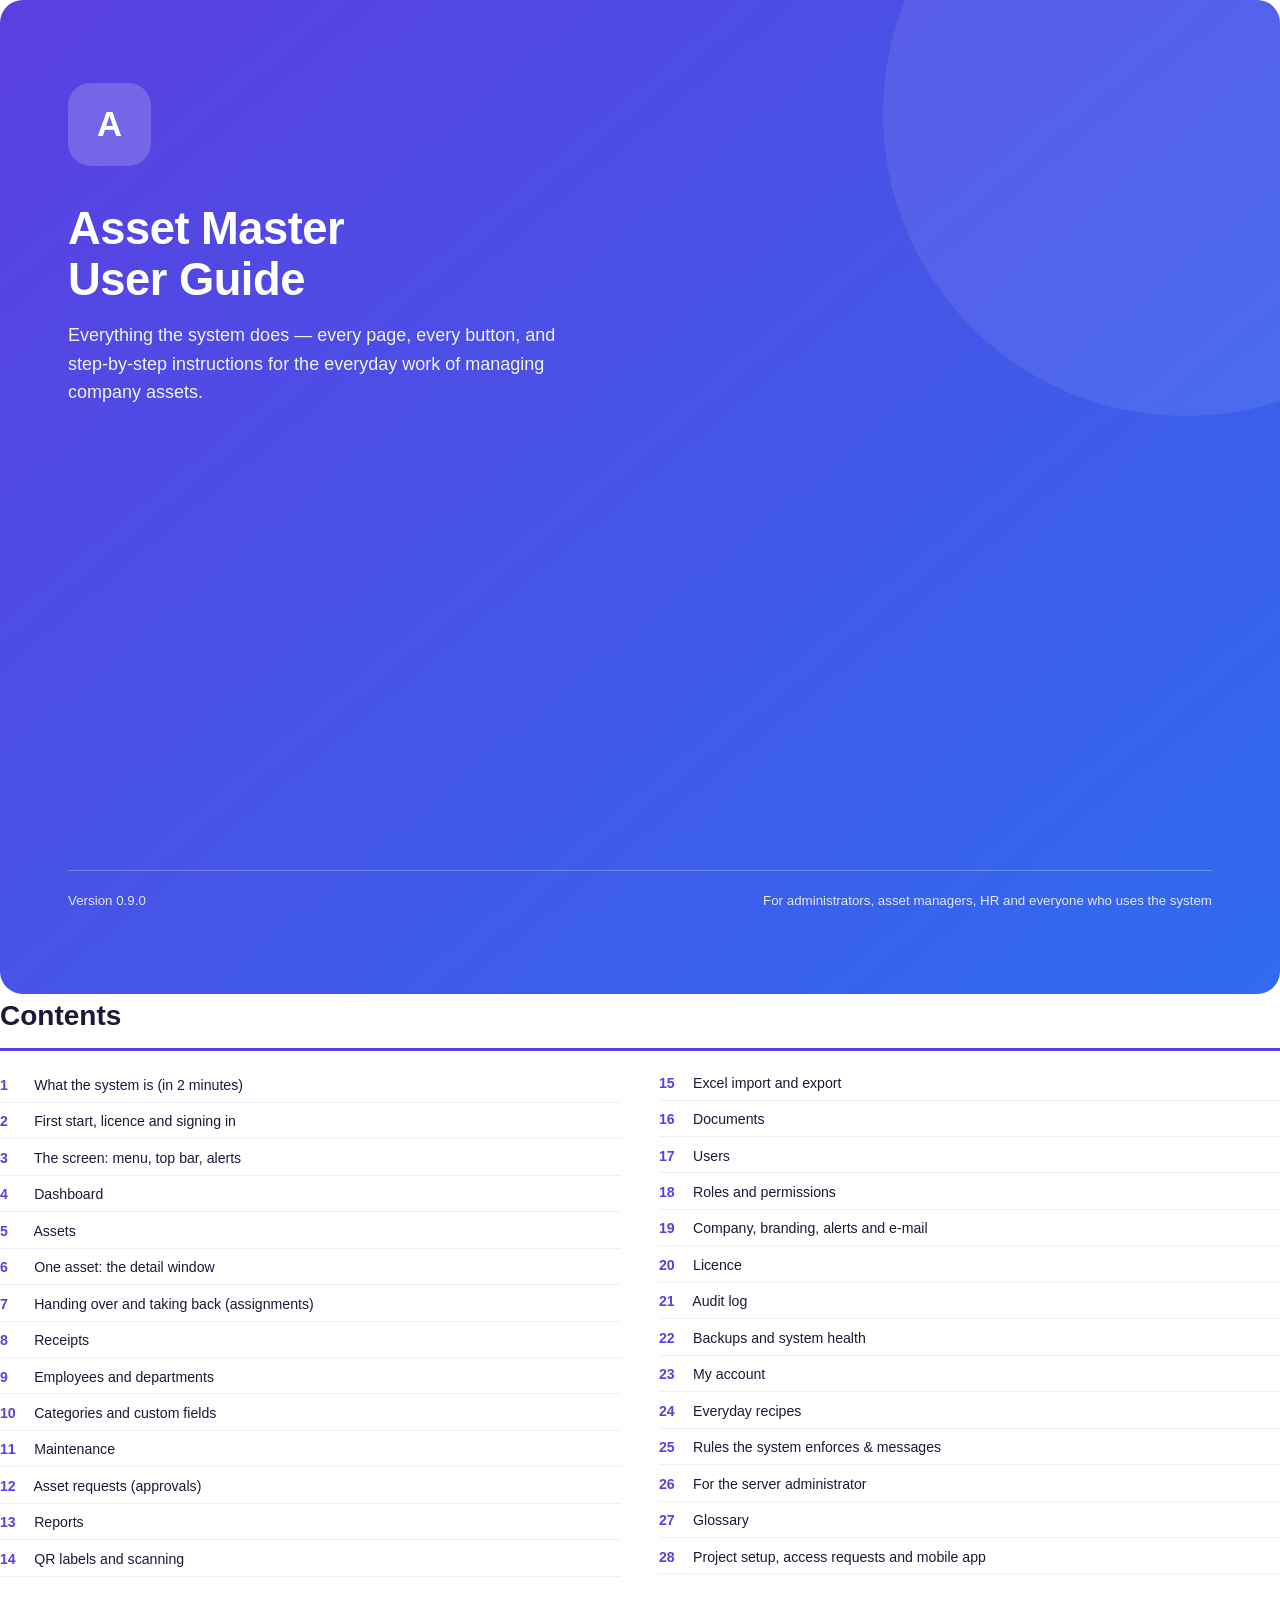
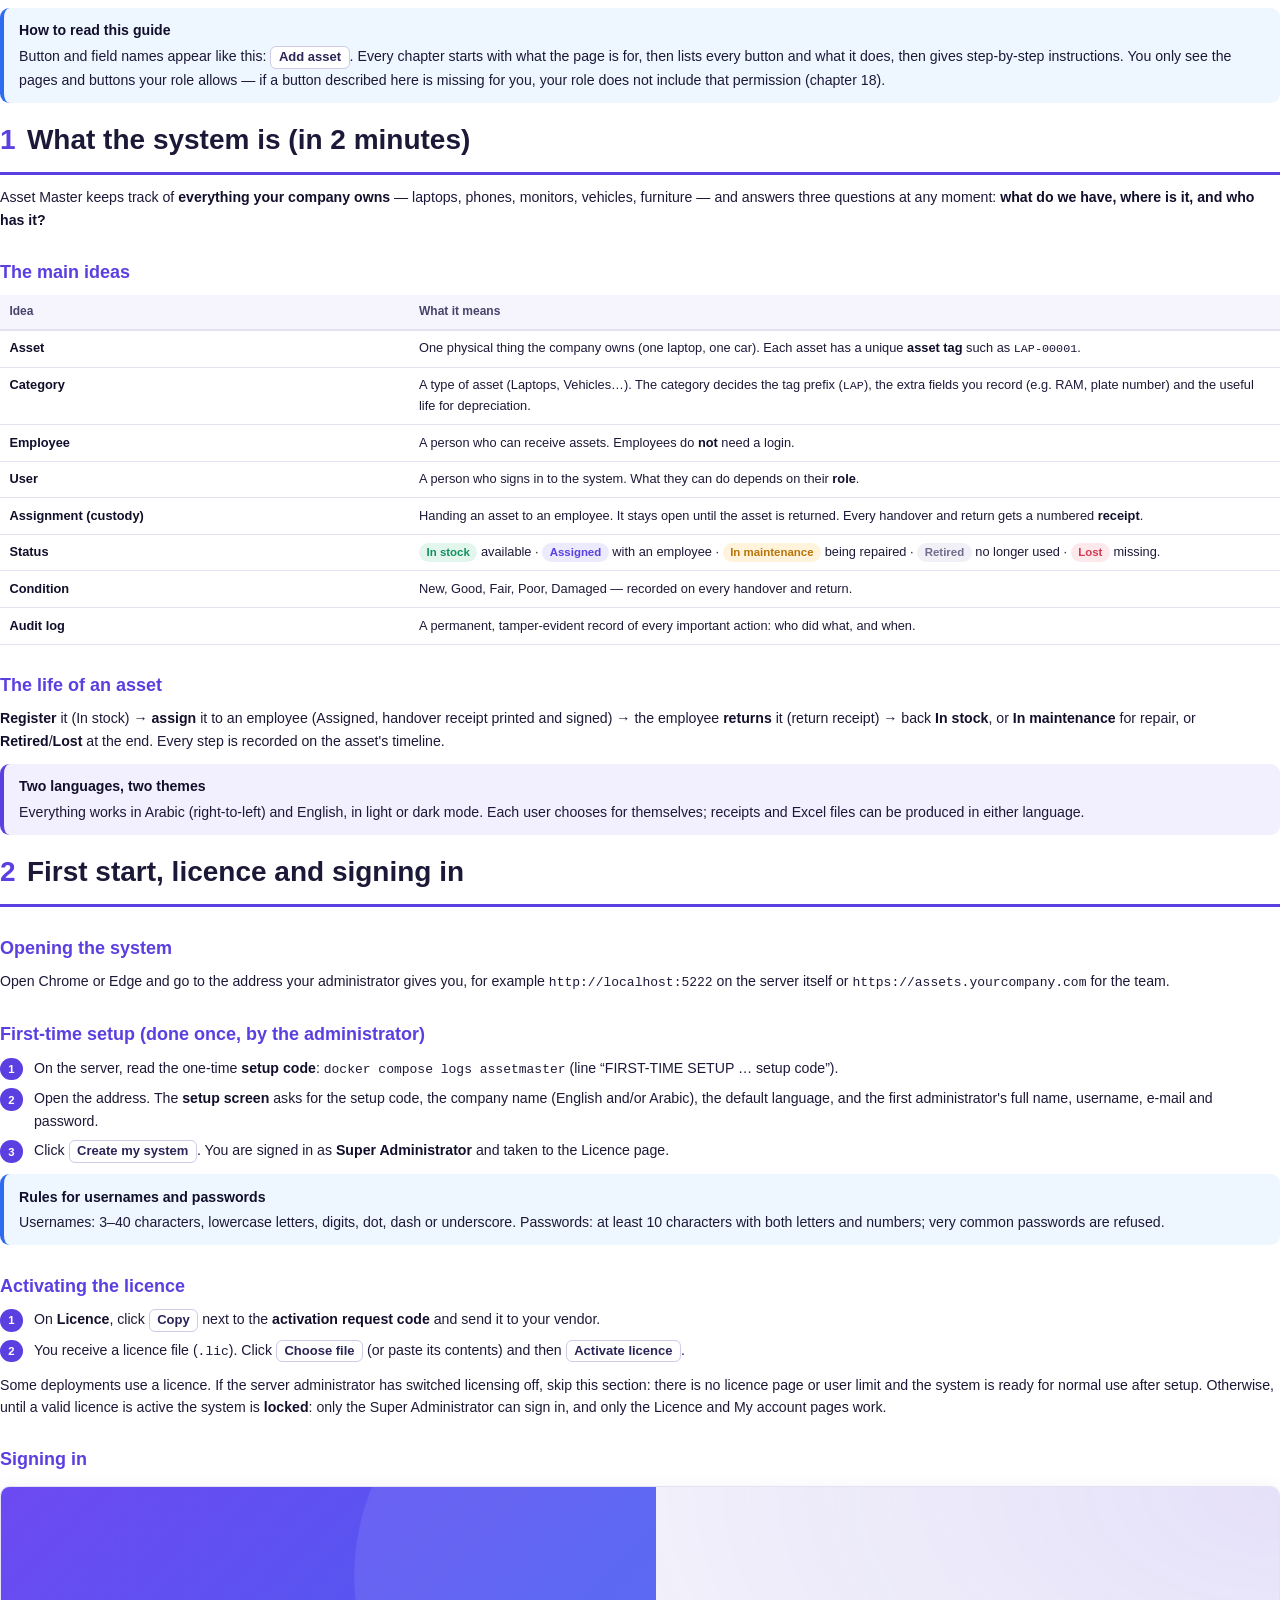
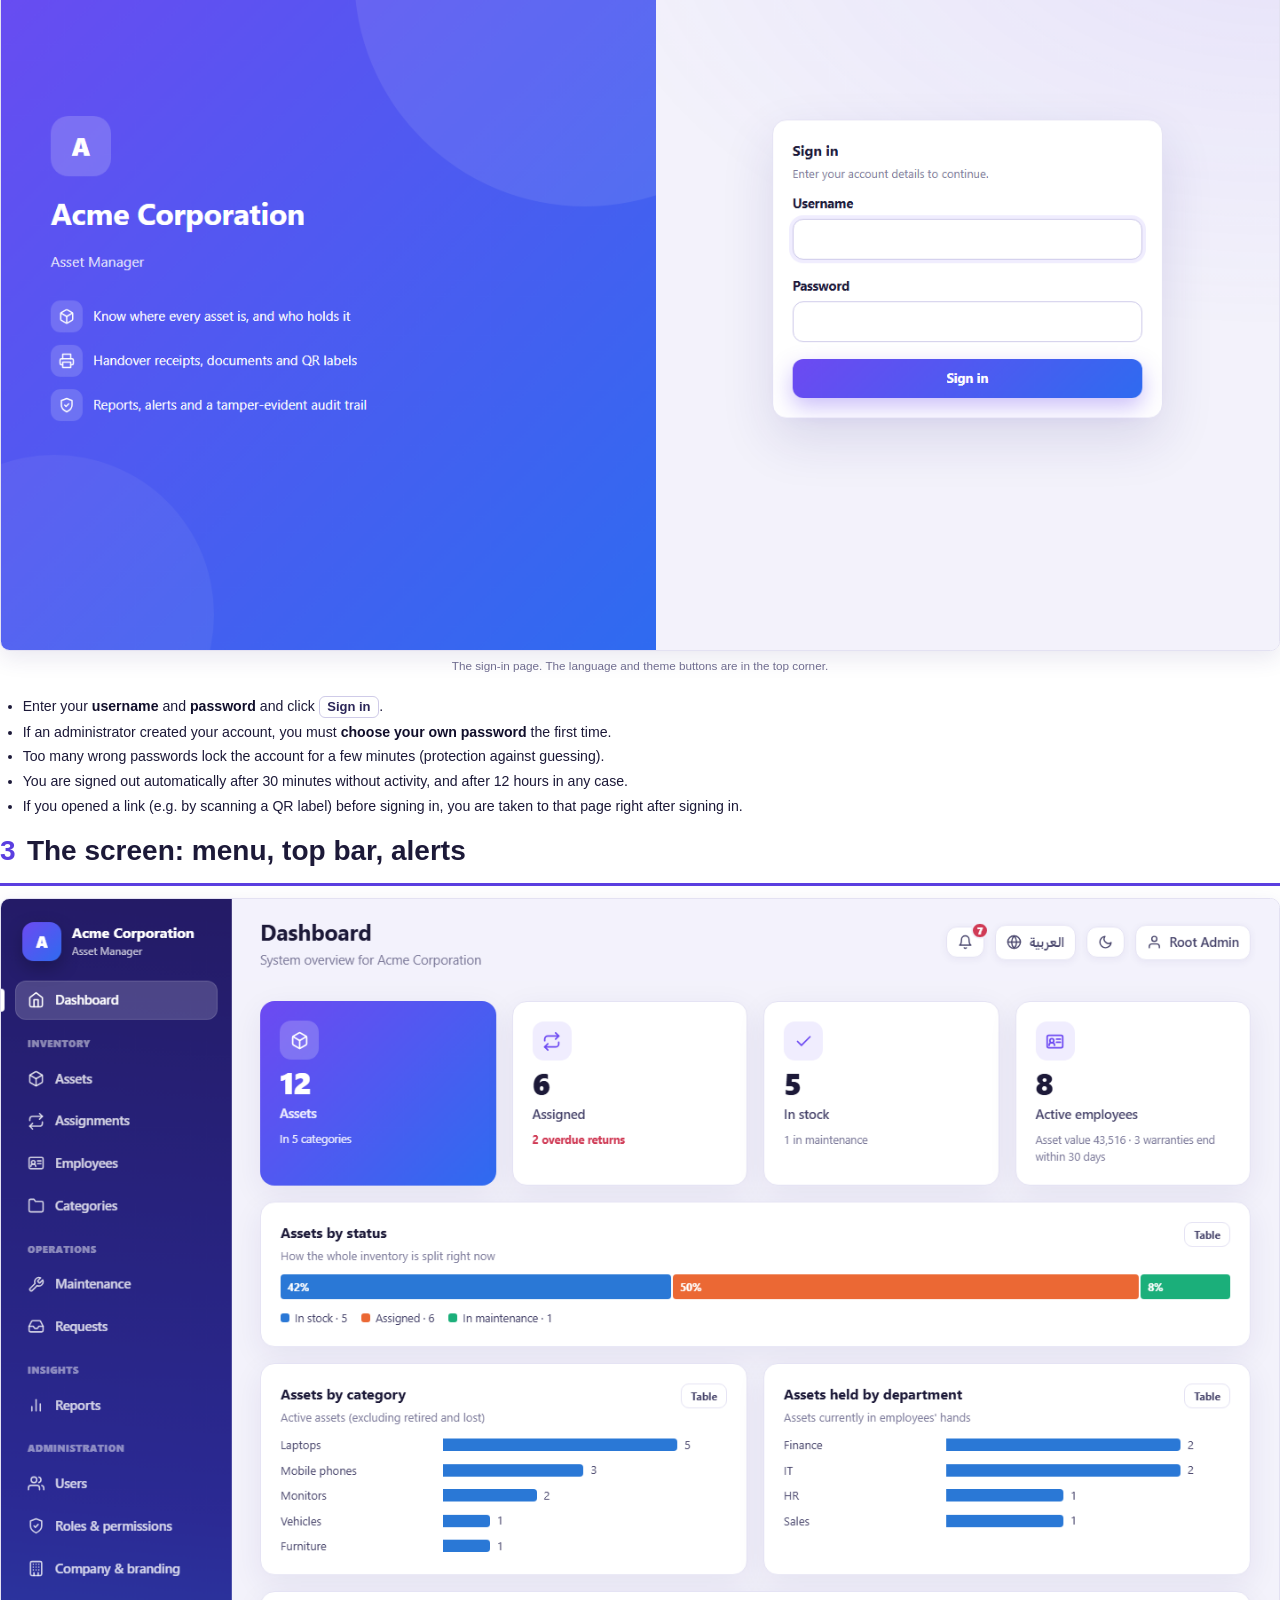
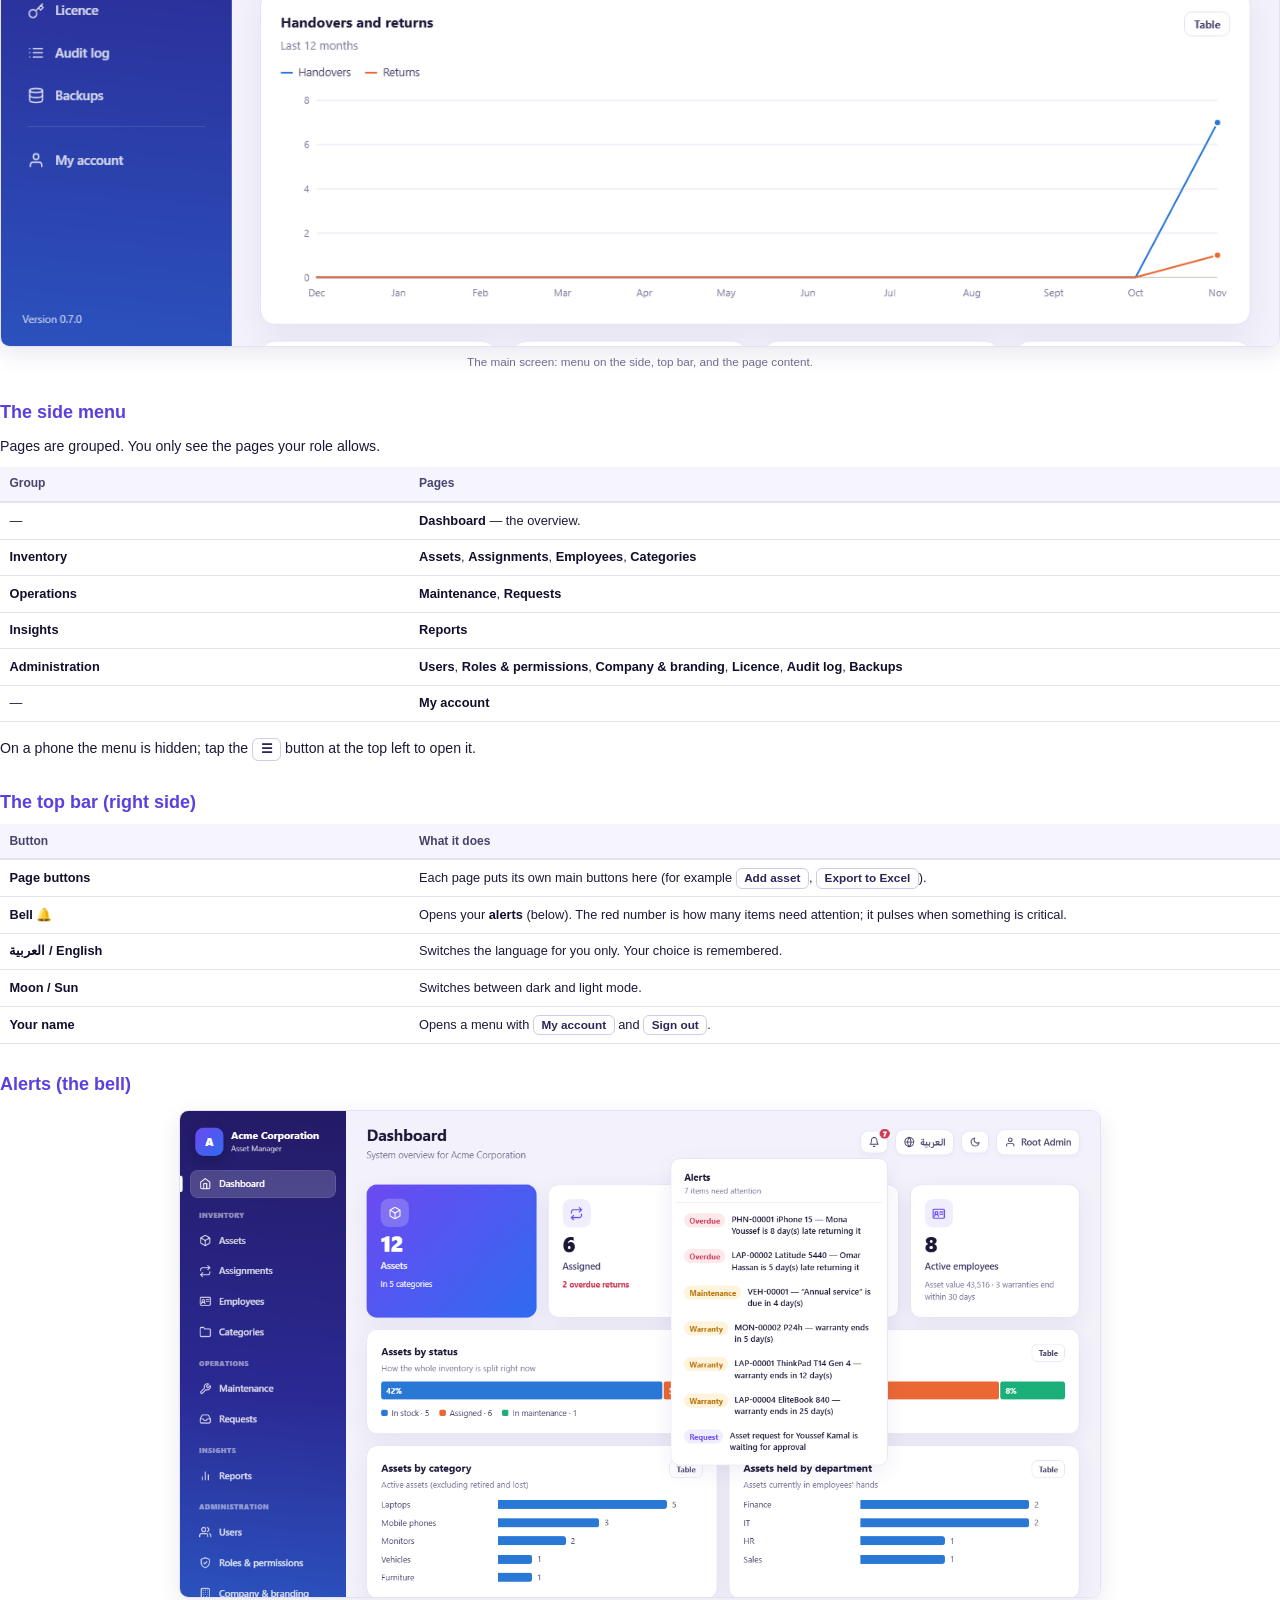
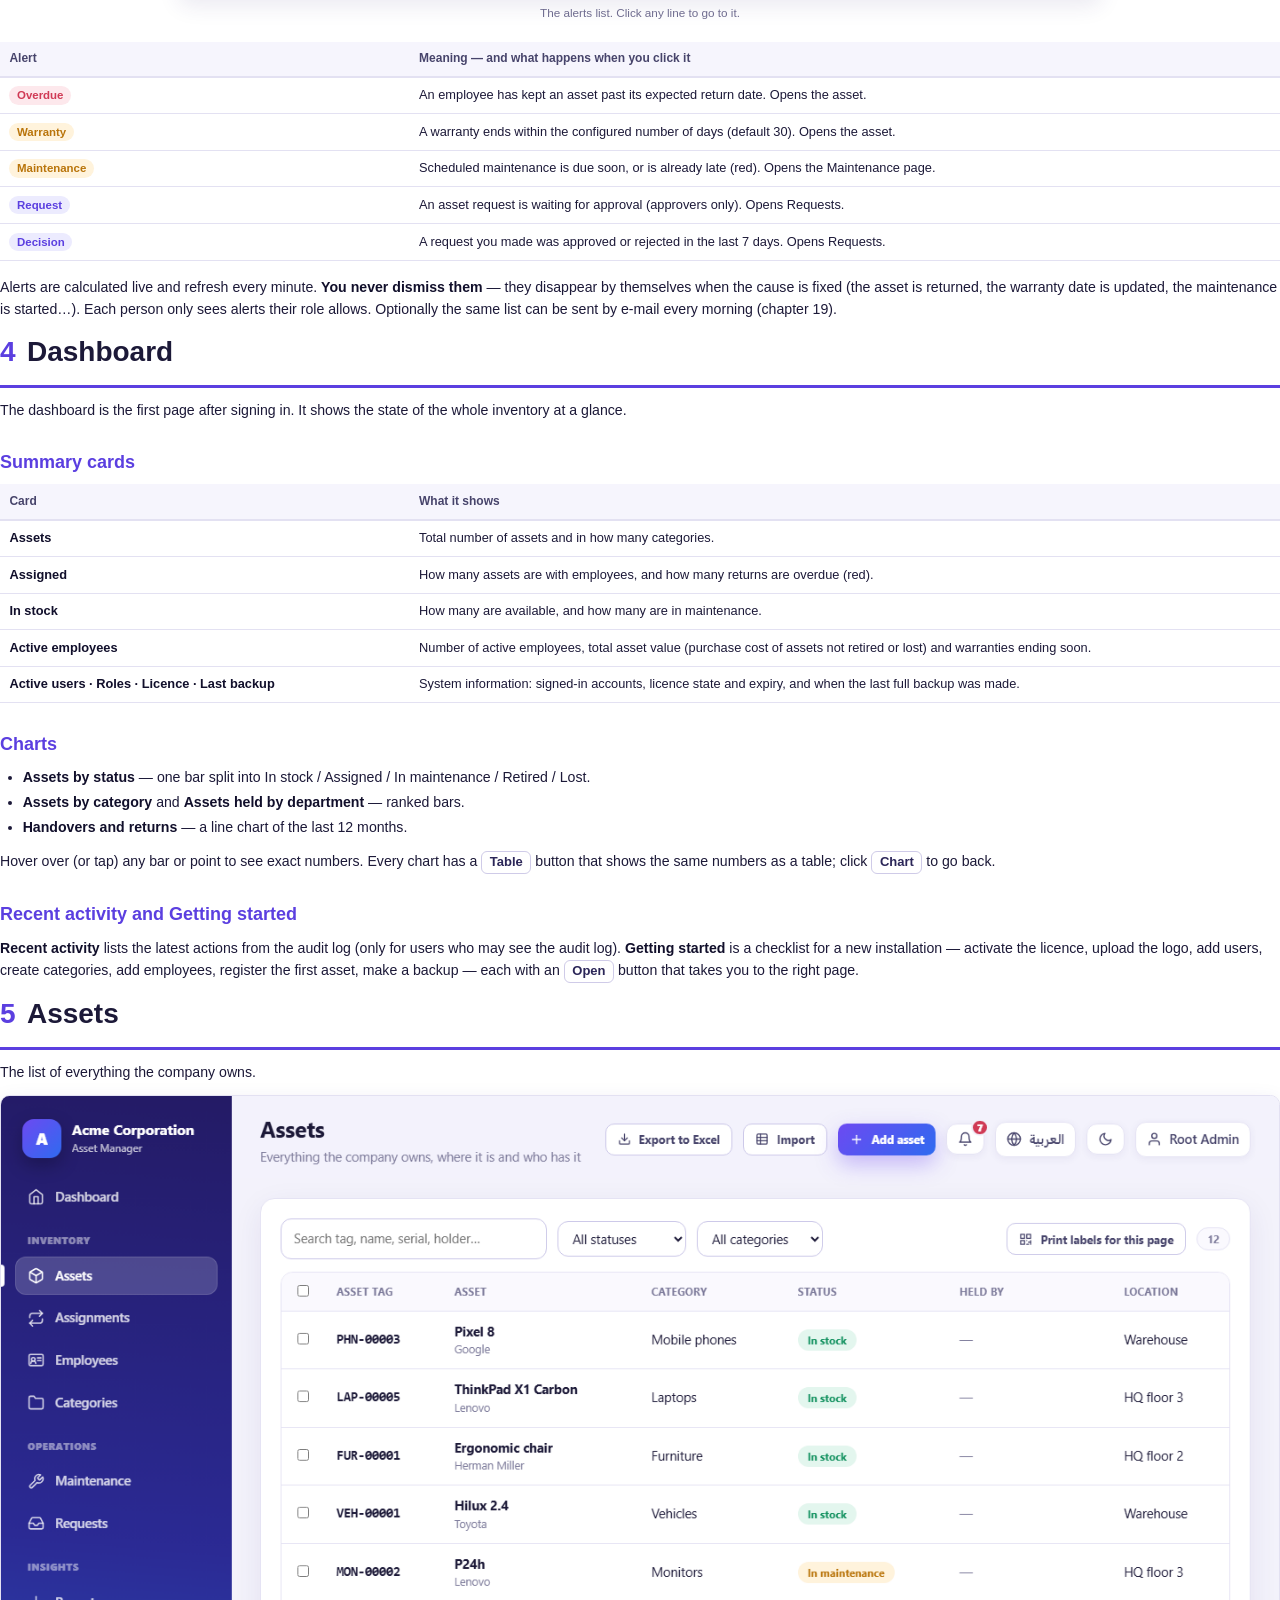
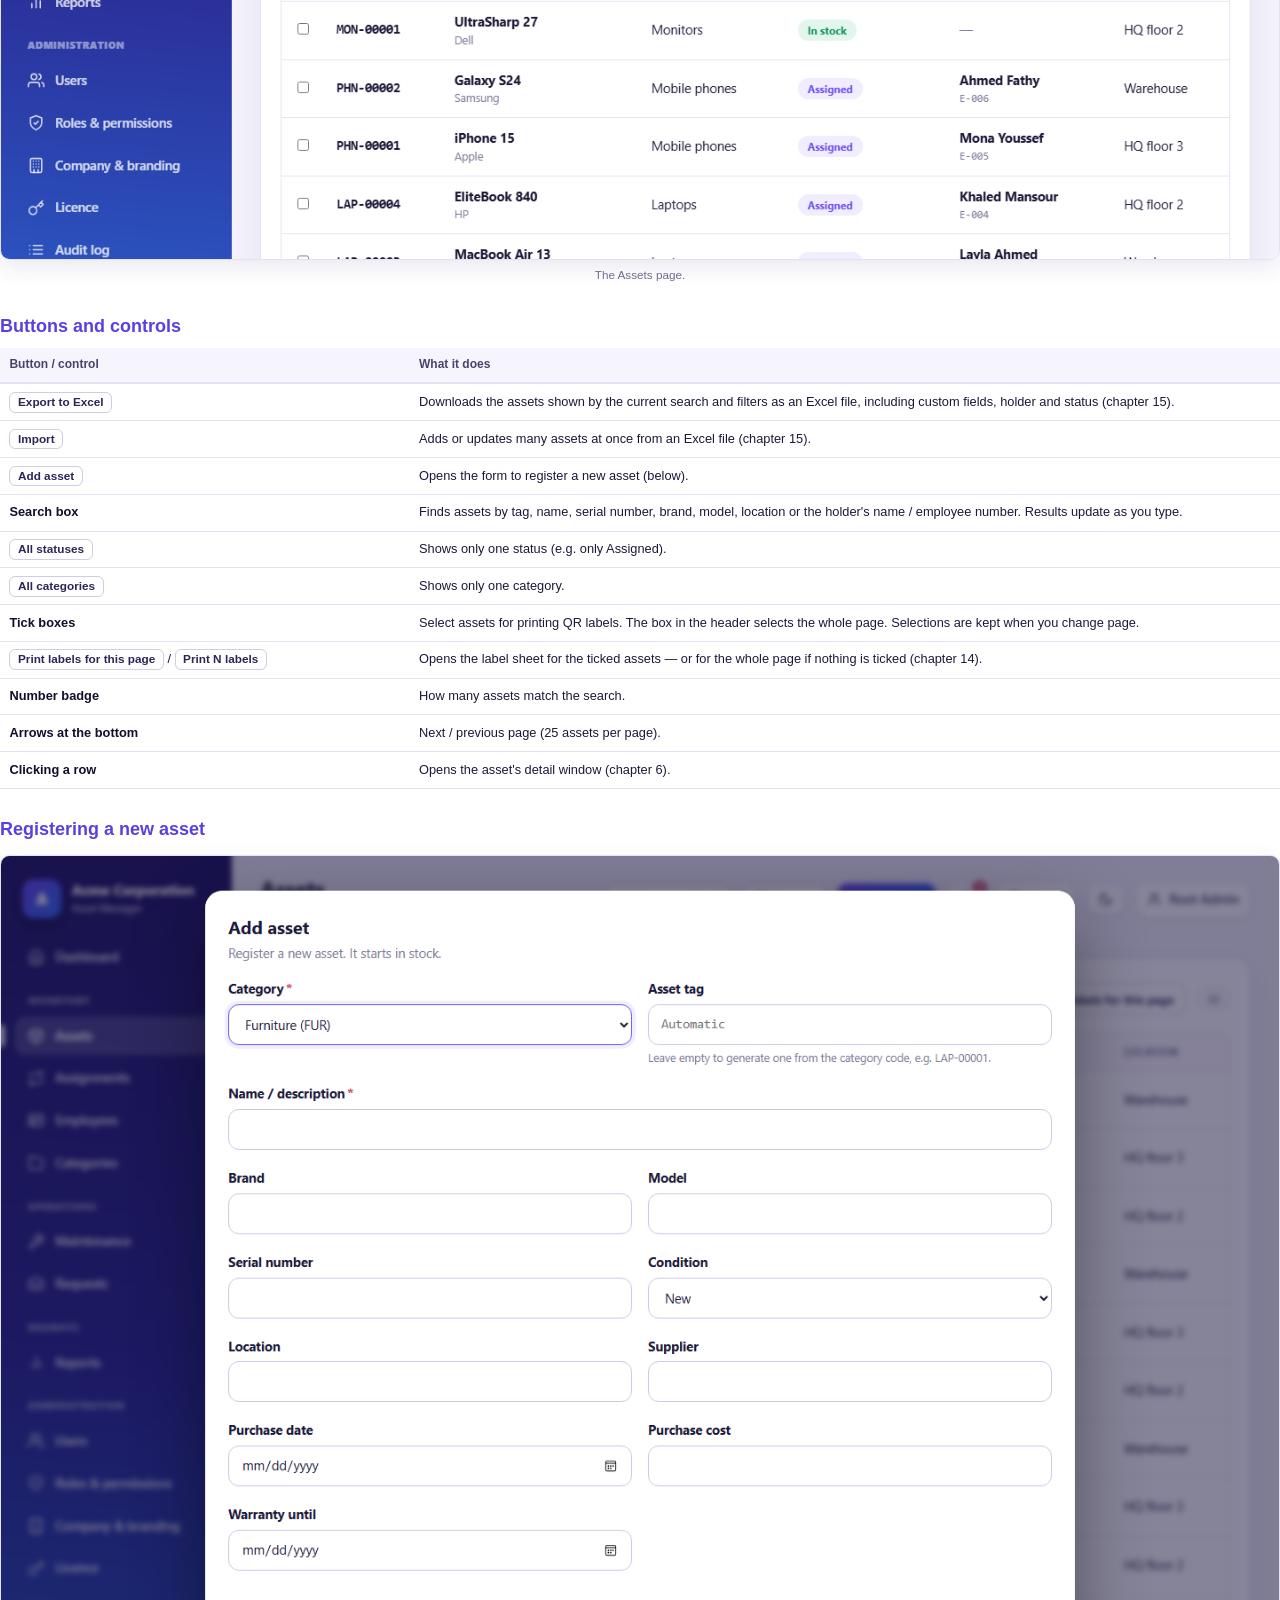
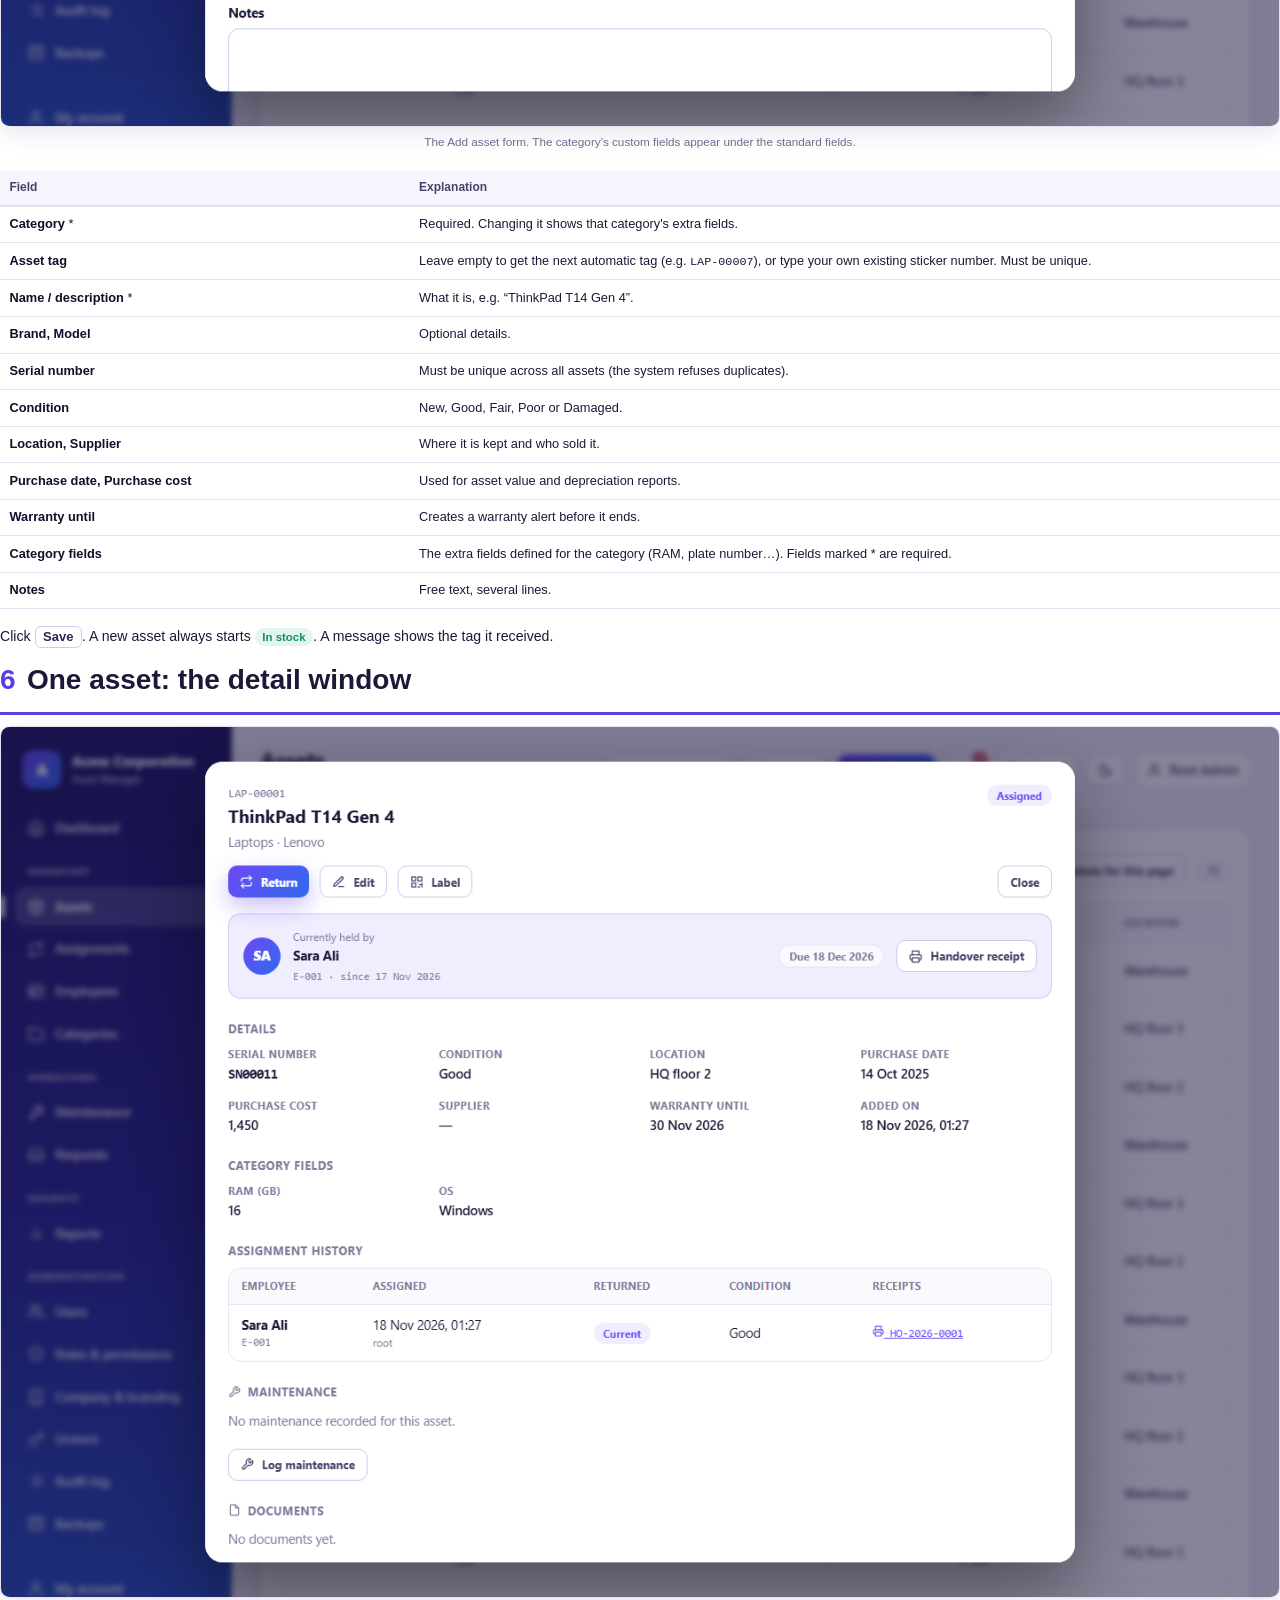
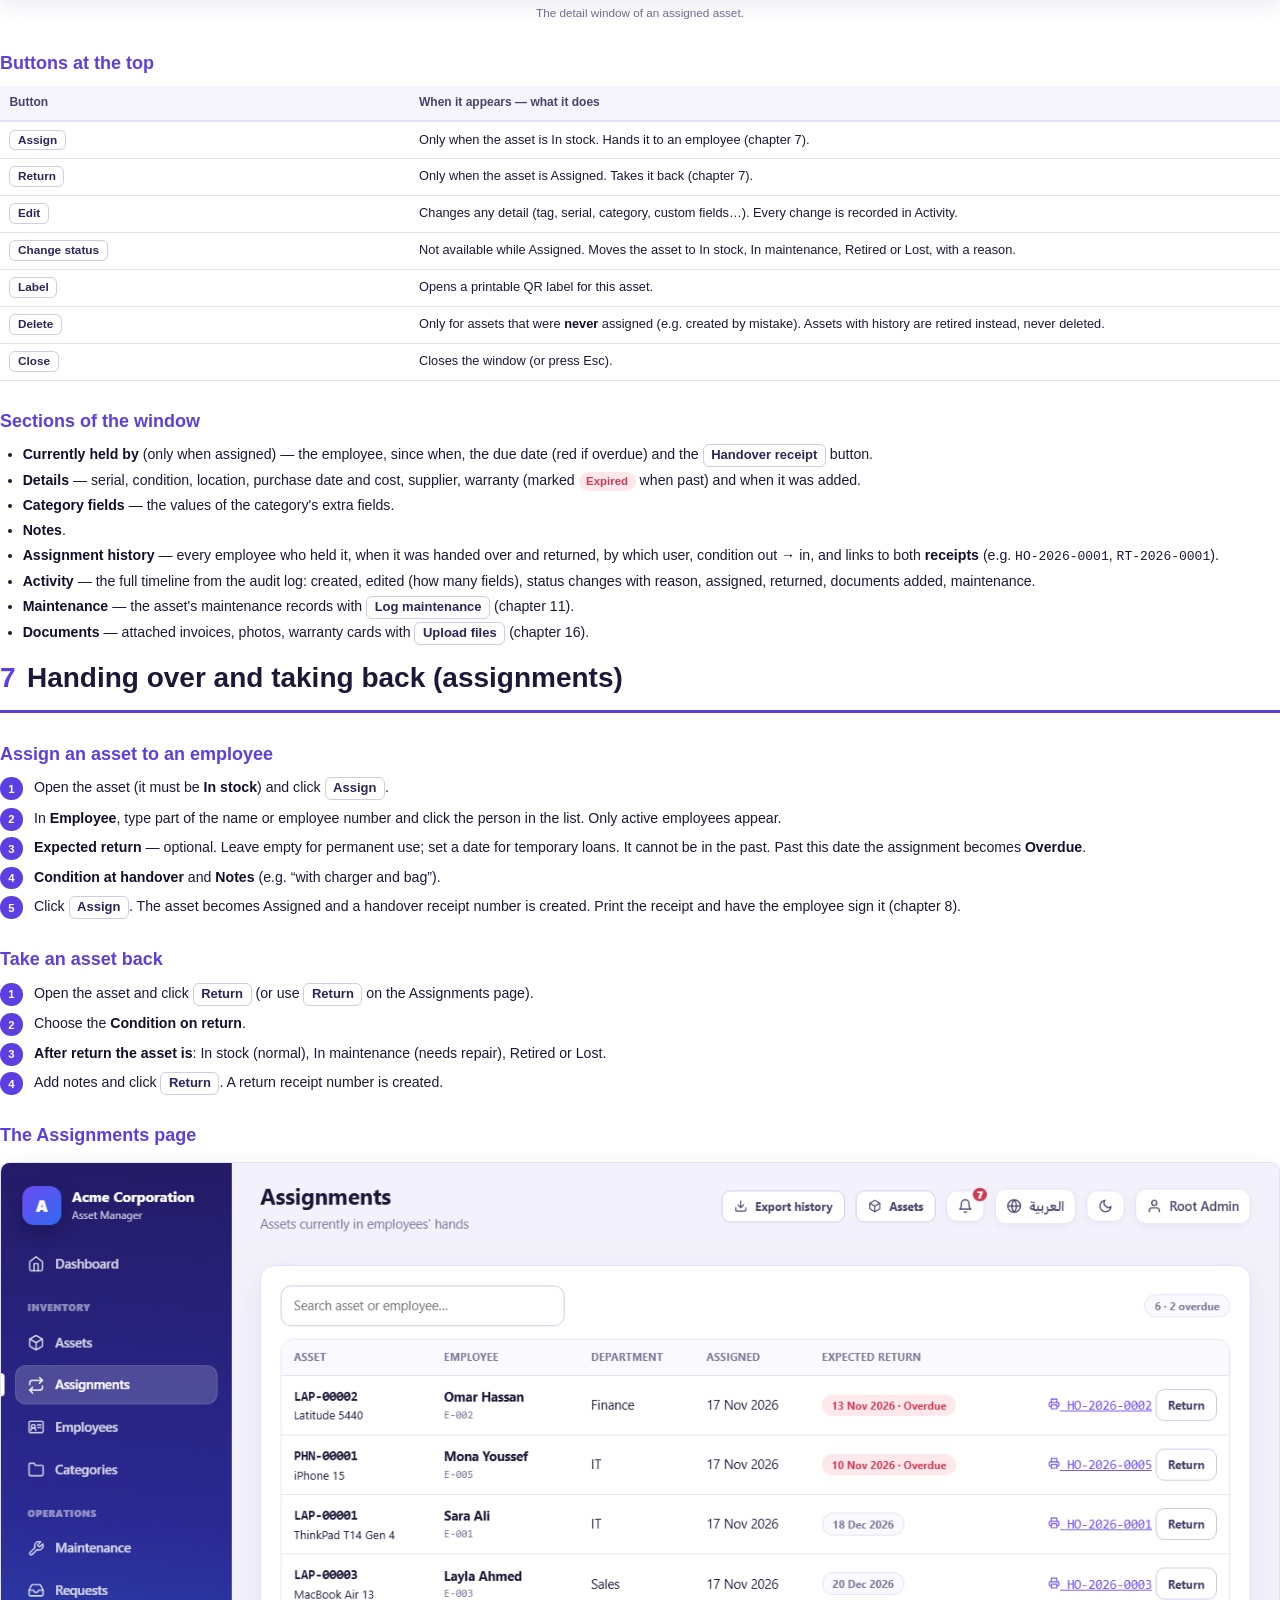
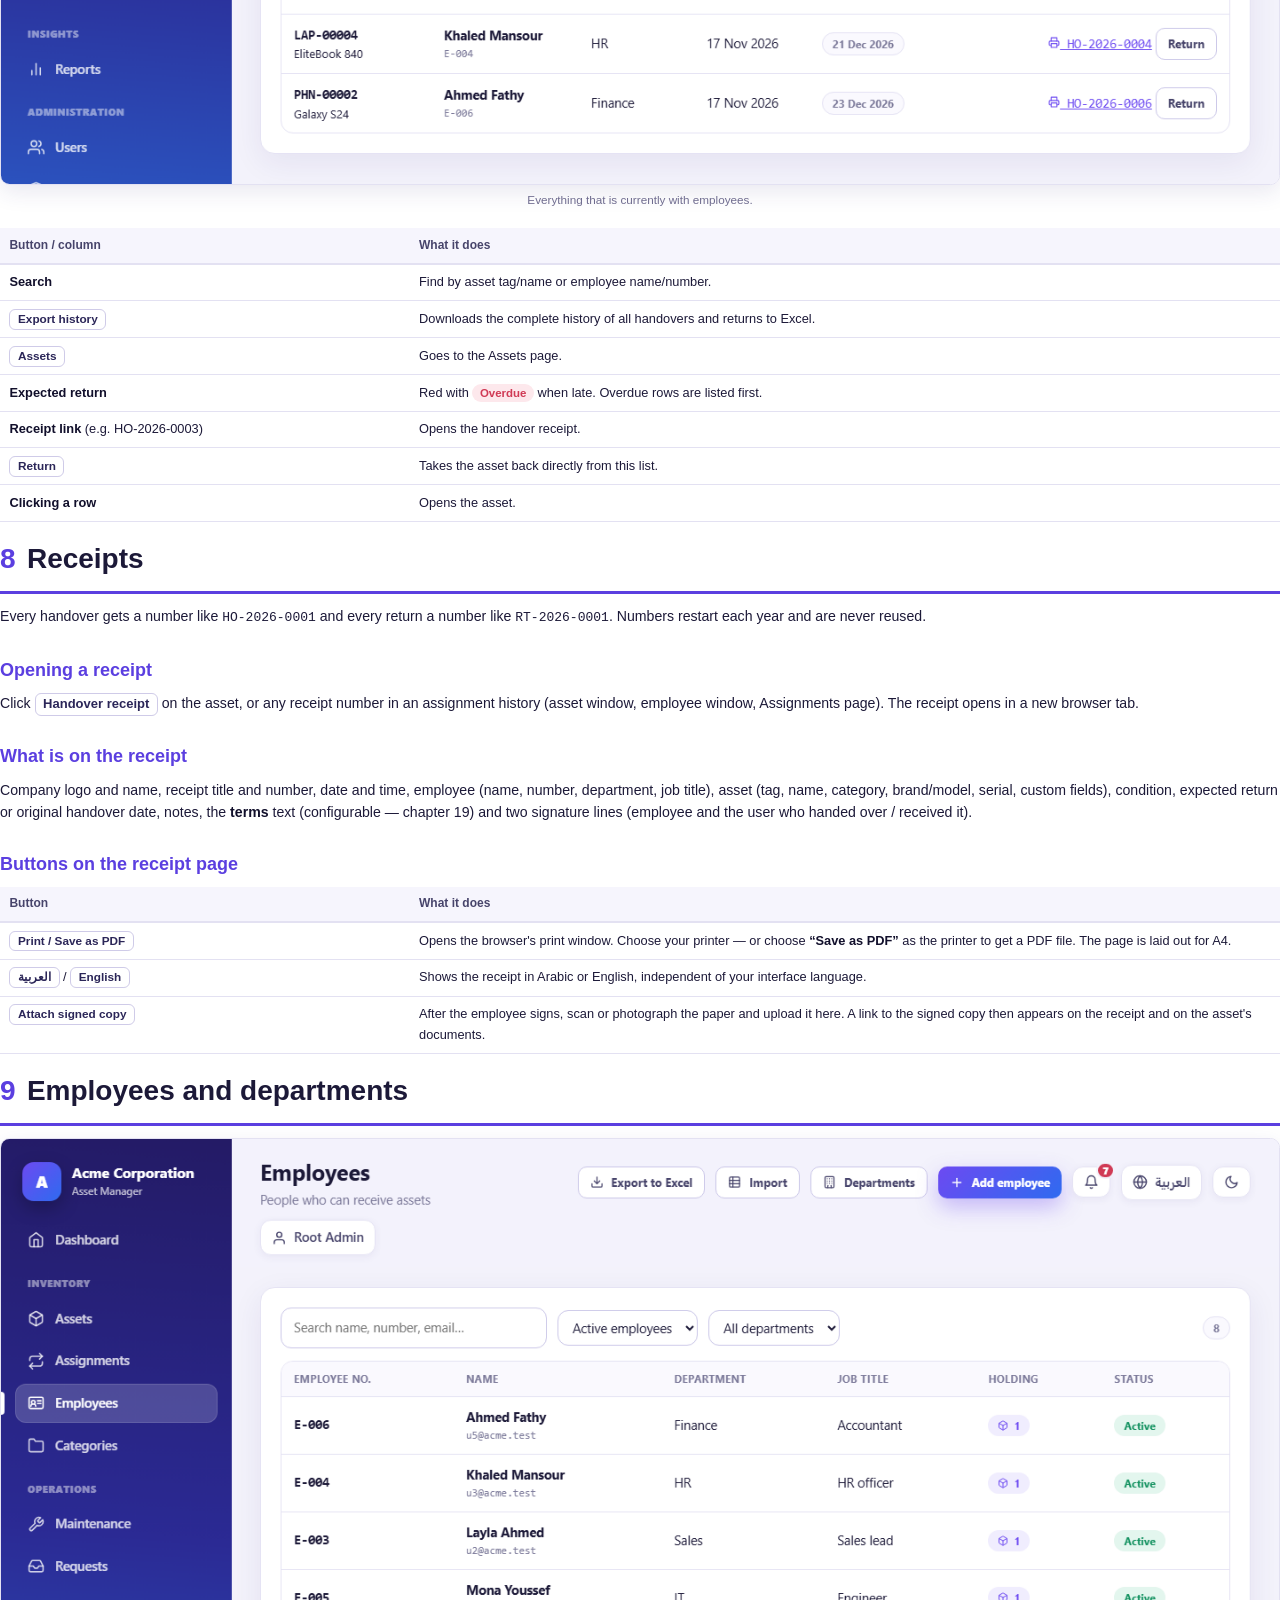
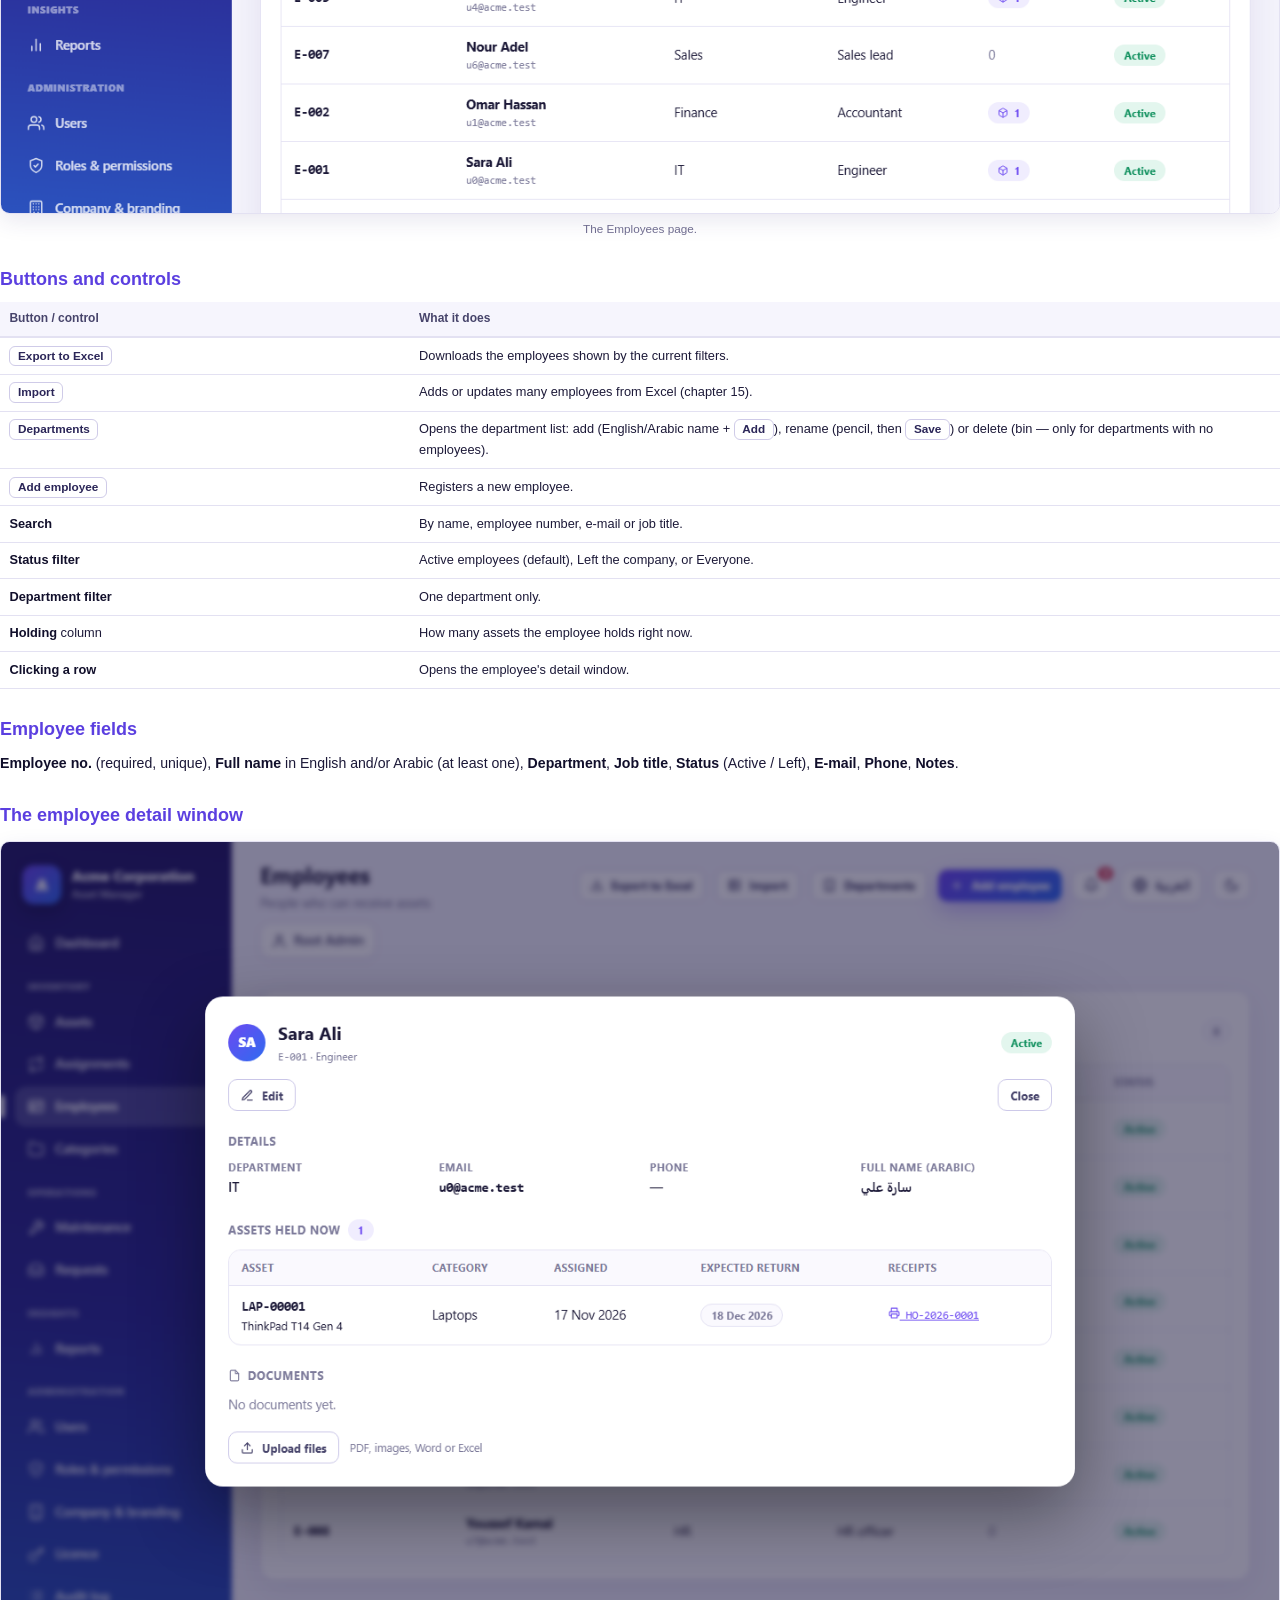
==== commit 5652c980: "Settings in the side menu: profile, password, language, theme, e-mail alerts, company settings short" ====
--- a/docs/guide/guide_en.html
+++ b/docs/guide/guide_en.html
@@ -13,7 +13,7 @@
     <h1>Asset Master<br>User Guide</h1>
     <div class="lead">Everything the system does — every page, every button, and step-by-step instructions for the everyday work of managing company assets.</div>
   </div>
-  <div class="meta"><span>Version 0.8.0</span><span>For administrators, asset managers, HR and everyone who uses the system</span></div>
+  <div class="meta"><span>Version 0.9.0</span><span>For administrators, asset managers, HR and everyone who uses the system</span></div>
 </section>
 
 <h1 class="ch" style="page-break-before:avoid">Contents</h1>
@@ -45,6 +45,7 @@
   <li><b>25</b> Rules the system enforces &amp; messages</li>
   <li><b>26</b> For the server administrator</li>
   <li><b>27</b> Glossary</li>
+  <li><b>28</b> Project setup, access requests and mobile app</li>
 </ol>
 
 <div class="box tip" style="margin-top:8mm"><b>How to read this guide</b>Button and field names appear like this: <span class="ui">Add asset</span>. Every chapter starts with what the page is for, then lists every button and what it does, then gives step-by-step instructions. You only see the pages and buttons your role allows — if a button described here is missing for you, your role does not include that permission (chapter 18).</div>
@@ -84,7 +85,7 @@
 <li>On <b>Licence</b>, click <span class="ui">Copy</span> next to the <b>activation request code</b> and send it to your vendor.</li>
 <li>You receive a licence file (<span class="mono">.lic</span>). Click <span class="ui">Choose file</span> (or paste its contents) and then <span class="ui">Activate licence</span>.</li>
 </ol>
-<p>Until a valid licence is active the system is <b>locked</b>: only the Super Administrator can sign in, and only the Licence and My account pages work.</p>
+<p>Some deployments use a licence. If the server administrator has switched licensing off, skip this section: there is no licence page or user limit and the system is ready for normal use after setup. Otherwise, until a valid licence is active the system is <b>locked</b>: only the Super Administrator can sign in, and only the Licence and My account pages work.</p>
 <h2>Signing in</h2>
 <figure><img src="img/en_login.png"><figcaption>The sign-in page. The language and theme buttons are in the top corner.</figcaption></figure>
 <ul>
@@ -403,6 +404,7 @@
 </ol>
 <h2>Scanning</h2>
 <p>Open the phone camera and point it at the label; tap the link that appears. The system opens (sign in if needed) and shows that asset's detail window directly. If the tag no longer exists, a message says so.</p>
+<p>You can also use <b>Scan QR / barcode</b> inside Asset Master to use the phone camera and search by the asset tag, serial number, IMEI or a unique category field. Camera access requires a secure connection (HTTPS); local HTTP testing may require a browser-specific development setting. On an installed phone app, open the scanner from the app menu. If camera access is unavailable, type or paste the code in the manual entry box.</p>
 
 <!-- ============================================================ 15 -->
 <h1 class="ch"><span class="n">15</span>Excel import and export</h1>
@@ -529,6 +531,8 @@
 <tr><td><b>Send at</b></td><td>The hour of the daily e-mail (server time zone).</td></tr>
 <tr><td><b>User name, Password</b></td><td>The mailbox login. The password is stored <b>encrypted</b> and never shown again; leave it empty to keep the saved one.</td></tr>
 <tr><td><b>Sender address</b></td><td>e.g. assets@yourcompany.com.</td></tr>
+<tr><td><b>Allowed e-mail domains for access requests</b></td><td>Optional comma-separated list such as <span class="mono">company.com, company.com.eg</span>. Only exact domains are accepted; add each subdomain separately. Leave empty to allow any domain.</td></tr>
+<tr><td><b>Allow people to request access</b></td><td>Shows or hides the public Request access link on the sign-in page. Each request still needs an administrator's approval.</td></tr>
 <tr><td><span class="ui">Send test e-mail to me</span></td><td>Saves and sends a test message to your own e-mail address.</td></tr>
 <tr><td><span class="ui">Send today's summary now</span></td><td>Sends the daily e-mail immediately to everyone subscribed.</td></tr>
 </table>
@@ -660,6 +664,28 @@
 <h2>Security built in</h2>
 <p>Encrypted password storage, sessions with time-outs, protection against cross-site attacks, sign-in lock-out, role-based permissions checked on every request, tamper-evident audit log, uploaded-file checks, encrypted e-mail password, read-only container. For use over a network, put the system behind HTTPS (see docs/DEPLOY_DOCKER.md).</p>
 
+<!-- ============================================================ 28 -->
+<h1 class="ch"><span class="n">28</span>Project setup, access requests and mobile app</h1>
+<h2>What is included in the project</h2>
+<p>Asset Master is a web application. The server is written in Python; the interface uses HTML, CSS and JavaScript. It stores company data in a SQLite database and uploaded files in the application data volume. With Docker, the database and files live in the persistent <span class="mono">am_data</span> volume on the server, not in each user's browser. Each company should have its own deployment and data volume.</p>
+<table><tr><th>Project area</th><th>What it does</th></tr>
+<tr><td><b>core/</b></td><td>Application server, account and role security, inventory rules, reports, imports, backups and notifications.</td></tr>
+<tr><td><b>core/web/</b></td><td>Browser interface, English and Arabic translations, styles, QR tools, installable-app files and camera scanner.</td></tr>
+<tr><td><b>core/migrations/</b></td><td>Numbered database upgrades, applied automatically when the app starts.</td></tr>
+<tr><td><b>tools/</b></td><td>Server administration, backup and deployment-generation tools.</td></tr>
+<tr><td><b>docs/</b></td><td>Architecture, deployment and user guidance.</td></tr></table>
+<div class="box warn"><b>Keep company data private</b>Backups contain the database and uploaded documents. Store them securely, restrict access to the server and backups, and use HTTPS for access over a network. Do not place company data or secrets in a public source-code repository.</div>
+<h2>Requesting an account</h2>
+<ol class="steps"><li>On the sign-in page, choose <span class="ui">Request access</span>.</li><li>Enter your name, work e-mail, department, job title, phone, preferred username and why you need access.</li><li>An administrator reviews the request under <b>Users</b>. A request is not an account and cannot sign in before approval.</li><li>The administrator chooses a role and approves, or rejects with an optional note. On approval, the administrator sees a temporary password. If e-mail is configured and selected, the person can receive the sign-in details by e-mail.</li><li>At first sign-in, the new user must choose a personal password. The role controls which pages and actions are available.</li></ol>
+<p>The administrator controls this feature and the allowed e-mail domains under <b>Company &amp; branding → Alerts &amp; e-mail</b>. For example, allow <span class="mono">company.com</span> to accept addresses ending in that exact domain. The system does not automatically create an account just because someone submits the form.</p>
+<h2>Install on Android</h2>
+<ol class="steps"><li>Open the company's HTTPS app address in Chrome on the phone. The phone and server must be reachable to each other; a company domain works over mobile data as well as Wi-Fi.</li><li>Sign in if needed, then use <span class="ui">Install app</span> in the app or Chrome's <span class="ui">Install app</span> menu option. The exact menu wording depends on Chrome.</li><li>Confirm installation. Asset Master appears in the Android app list and opens in its own app window. A plain home-screen bookmark may still open as a browser tab.</li><li>Open Asset Master and use <b>Scan QR / barcode</b>. Allow camera access when Android asks. If the camera cannot be used, enter the code manually.</li></ol>
+<div class="box tip"><b>For reliable phone use</b>Use the organization's HTTPS domain. The laptop's local Wi-Fi address only works while the phone can reach that laptop on the same network, and the address can change. Printed QR labels must use the current team address; set it in Company &amp; branding before printing labels.</div>
+<h2>National ID and printed receipts</h2>
+<p>An employee's national ID (الرقم القومي) is stored in the employee record and printed on handover and return receipts. If it has not been entered, the receipt leaves a blank line to write it by hand. National IDs are sensitive personal data: access to the full value and its export is limited by permissions.</p>
+<h2>Starting a fresh company deployment</h2>
+<p>Each company should have a separate deployment, persistent data volume, setup and administrator account. The first administrator completes the one-time setup, adds company branding, categories, departments and employees, then imports or registers assets. The server administrator should configure HTTPS, time zone, allowed e-mail domains, SMTP (if needed), and a tested backup plan. Do not reuse another company's database or expose the database file directly to staff.</p>
+
 <!-- ============================================================ 27 -->
 <h1 class="ch"><span class="n">27</span>Glossary</h1>
 <table>
@@ -677,6 +703,6 @@
 <tr><td>Full backup</td><td>A single file with the database and all uploaded files.</td></tr>
 <tr><td>Audit log</td><td>The permanent, tamper-evident record of actions.</td></tr>
 </table>
-<p class="small" style="margin-top:8mm">Asset Master 0.8.0 — this guide describes the default roles and settings; your administrator may have adjusted roles, names and colours for your company.</p>
+<p class="small" style="margin-top:8mm">Asset Master 0.9.0 — this guide describes the default roles and settings; your administrator may have adjusted roles, names and colours for your company.</p>
 </body>
 </html>
